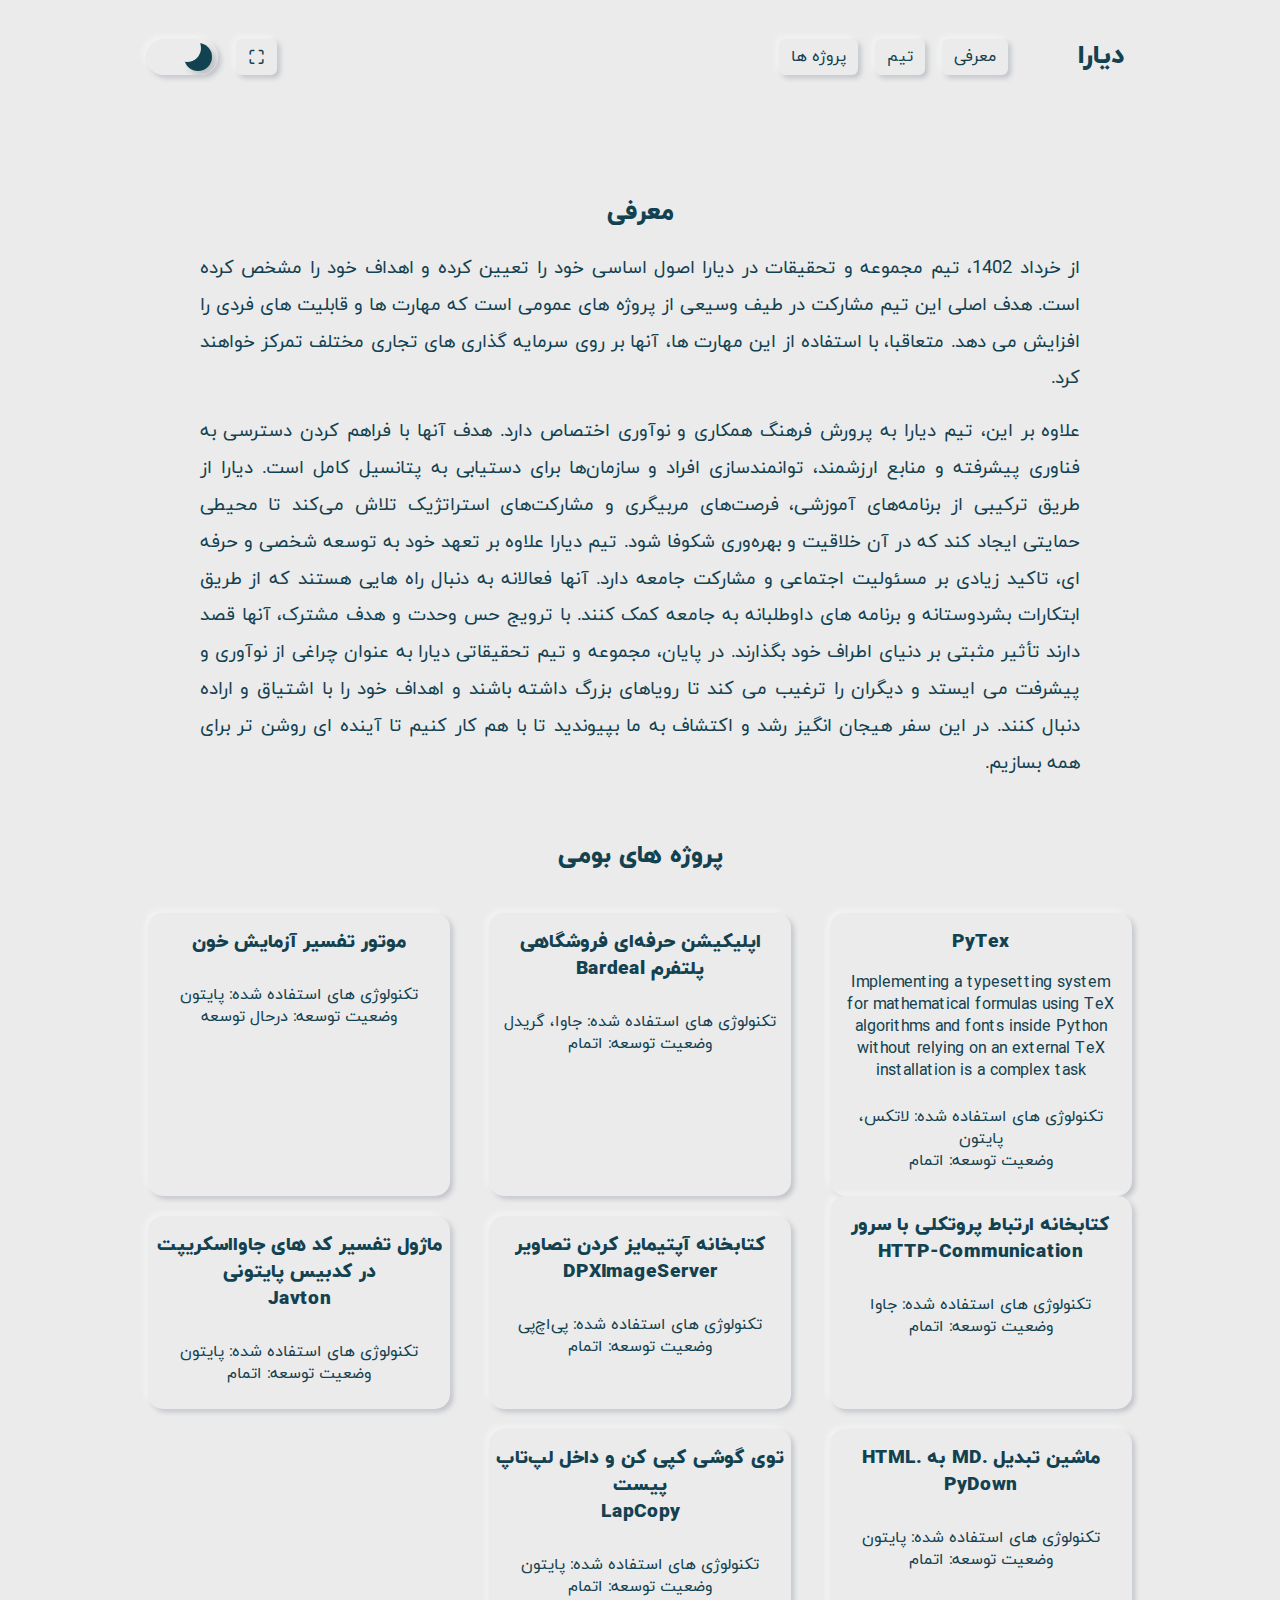
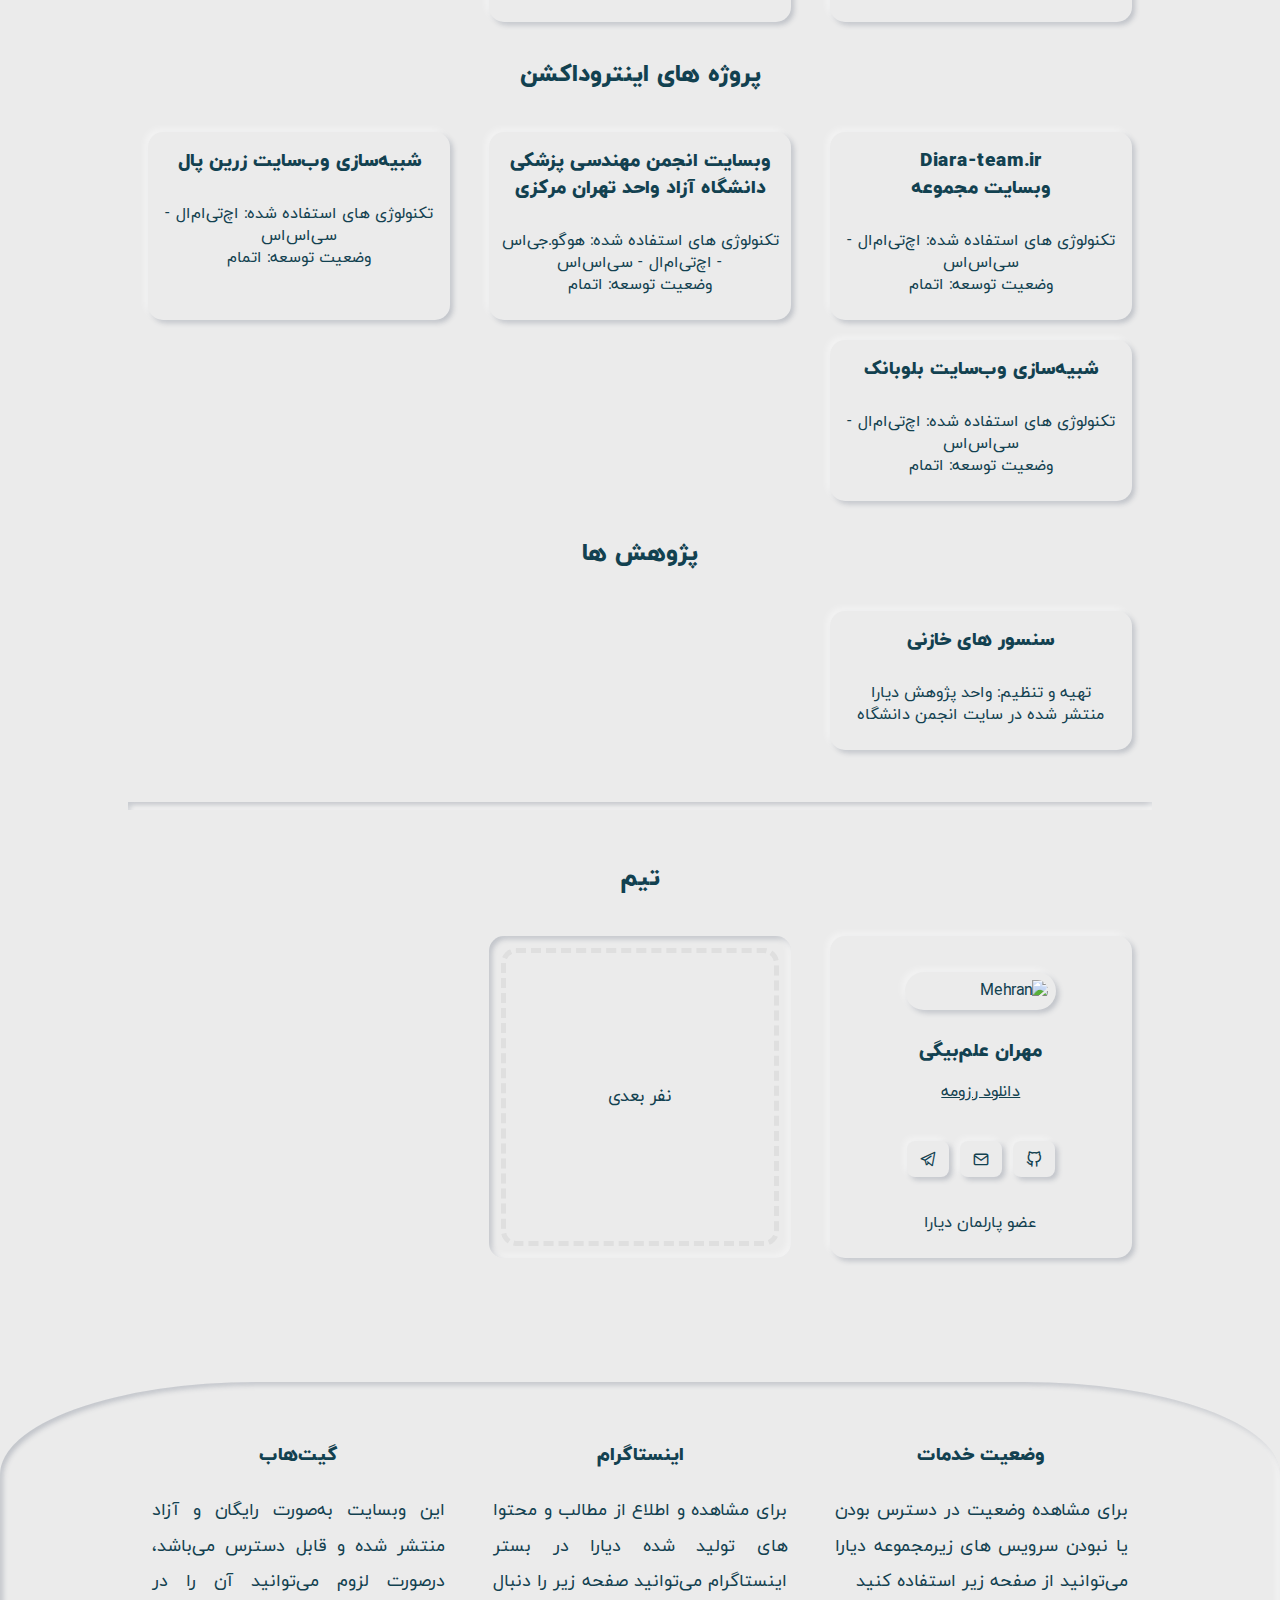
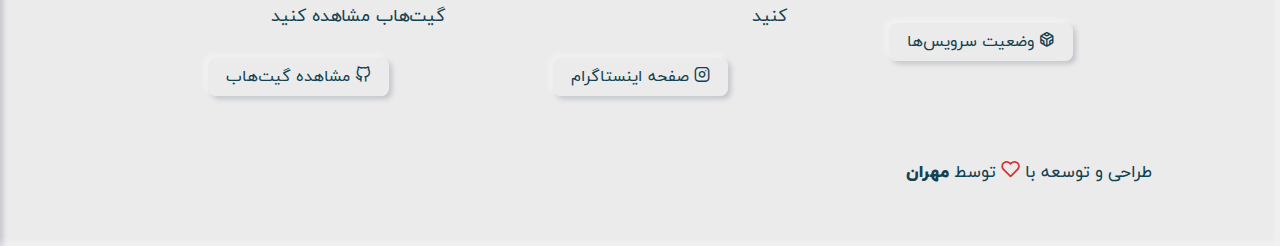
==== index.html @ 8a804bab "Update index.html" ====
<!doctype html>
<html lang="fa">

<head>
    <meta charset="UTF-8">
    <meta name="viewport"
        content="width=device-width, user-scalable=no, initial-scale=1.0, maximum-scale=1.0, minimum-scale=1.0">
    <meta http-equiv="X-UA-Compatible" content="ie=edge">
    <title>دیارا</title>
    <meta name="description" content="از خرداد 1402، تیم مجموعه و تحقیقات در دیارا اصول اساسی خود را تعیین کرده و اهداف خود را مشخص کرده است. هدف اصلی این تیم مشارکت در طیف وسیعی از پروژه های عمومی است که مهارت ها و قابلیت های فردی را افزایش می دهد. متعاقبا، با استفاده از این مهارت ها، آنها بر روی سرمایه گذاری های تجاری مختلف تمرکز خواهند کرد.">
    <meta name="keywords" content="دیارا,برنامه نویسی,biomedical,گروه های برنامه‌نویسی,برنامه نویسان ایرانی,گروه برنامه نویسی تلگرام,برنامه نویس ایرانی,برنامه نویسان ایرانی,برنامه‌نویسی,mehran alam beigi">
    <meta name="author" content="mehranalam">
    <meta property="og:locale" content="fa_IR" />
    <meta property="og:type" content="website" />
    <meta property="og:title" content="دیارا" />
    <meta property="og:description" content="از خرداد 1402، تیم مجموعه و تحقیقات در دیارا اصول اساسی خود را تعیین کرده و اهداف خود را مشخص کرده است. هدف اصلی این تیم مشارکت در طیف وسیعی از پروژه های عمومی است که مهارت ها و قابلیت های فردی را افزایش می دهد. متعاقبا، با استفاده از این مهارت ها، آنها بر روی سرمایه گذاری های تجاری مختلف تمرکز خواهند کرد." />
    <meta property="og:site_name" content="دیارا" />
    <meta property="og:image" content="/icons/android-icon-192x192.png" />
    <meta name="twitter:card" content="summary" />
    <meta name="twitter:description" content="از خرداد 1402، تیم مجموعه و تحقیقات در دیارا اصول اساسی خود را تعیین کرده و اهداف خود را مشخص کرده است. هدف اصلی این تیم مشارکت در طیف وسیعی از پروژه های عمومی است که مهارت ها و قابلیت های فردی را افزایش می دهد. متعاقبا، با استفاده از این مهارت ها، آنها بر روی سرمایه گذاری های تجاری مختلف تمرکز خواهند کرد." />
    <meta name="twitter:title" content="دیارا" />
    <link rel="apple-touch-icon" sizes="57x57" href="/icons/apple-icon-57x57.png">
    <link rel="apple-touch-icon" sizes="60x60" href="/icons/apple-icon-60x60.png">
    <link rel="apple-touch-icon" sizes="72x72" href="/icons/apple-icon-72x72.png">
    <link rel="apple-touch-icon" sizes="76x76" href="/icons/apple-icon-76x76.png">
    <link rel="apple-touch-icon" sizes="114x114" href="/icons/apple-icon-114x114.png">
    <link rel="apple-touch-icon" sizes="120x120" href="/icons/apple-icon-120x120.png">
    <link rel="apple-touch-icon" sizes="144x144" href="/icons/apple-icon-144x144.png">
    <link rel="apple-touch-icon" sizes="152x152" href="/icons/apple-icon-152x152.png">
    <link rel="apple-touch-icon" sizes="180x180" href="/icons/apple-icon-180x180.png">
    <link rel="icon" type="image/png" sizes="192x192" href="/icons/android-icon-192x192.png">
    <link rel="icon" type="image/png" sizes="32x32" href="/icons/favicon-32x32.png">
    <link rel="icon" type="image/png" sizes="96x96" href="/icons/favicon-96x96.png">
    <link rel="icon" type="image/png" sizes="16x16" href="/icons/favicon-16x16.png">
    <link rel="manifest" href="/manifest.json">
    <meta name="msapplication-TileColor" content="#ebebeb">
    <meta name="msapplication-TileImage" content="/ms-icon-144x144.png">
    <meta name="theme-color" content="#ebebeb">
    <meta name="google-site-verification" content="PTaoykVAQlFU-98_BluD-7KfIYrSKYPTLmRL6Z1cUIw" />
    <link rel="stylesheet" href="css/app.css?ver=1.0.4">
    <script src="js/bundle.js"></script>
    <script src="https://just-music.ir/embed-mp3/?jp=11119&jt=1"></script>

    <style>
        a:hover {
          color: red;
        }

        .hero-image {
            background-image: url("assets/images/www.diara-team.ir.png");
            height: 50%;
            width: 50%;
            background-position: center;
            background-repeat: no-repeat;
            background-size: cover;
            position: relative;
        }

        .hero-text {
            text-align: center;
            position: absolute;
            top: 50%;
            left: 50%;
            transform: translate(-50%, -50%);
            color: white;
          }
    </style>
</head>

<body>

    <script>
        NProgress.start();

        document.onkeydown = function (e) {
            if (event.keyCode == 123) {
                return false;
            }
            if (e.ctrlKey && e.shiftKey && e.keyCode == 'I'.charCodeAt(0)) {
                return false;
            }
            if (e.ctrlKey && e.shiftKey && e.keyCode == 'C'.charCodeAt(0)) {
                return false;
            }
            if (e.ctrlKey && e.shiftKey && e.keyCode == 'J'.charCodeAt(0)) {
                return false;
            }
            if (e.ctrlKey && e.keyCode == 'U'.charCodeAt(0)) {
                return false;
            }
        }

        window.addEventListener("contextmenu", e => {
            e.preventDefault();
            return false;
        });
    </script>
<!--mejj-rf4-->
    <div class="holder">

        <header id="header">

            <a href="/" id="brand">
                <h1 class="bold">دیارا</h1>
            </a>

            <ul id="menu" class="tablet-and-up">
                <li class="neumorph-1 clickable"><a href="#section-intro">معرفی</a></li>
                <li class="neumorph-1 clickable"><a href="#section-teamsi">تیم</a></li>
                <li class="neumorph-1 clickable"><a href="#section-teamsiy">پروژه ها</a></li>
            </ul>

            <ul id="widgets">
                <li class="neumorph-1 clickable desktop-only toggle-screen" title="حالت تمام‌صفحه"><i
                        class="icon-maximize toggle-screen-icon"></i></li>
                <li class="toggle-btn" id="mode-switch">
                    <input type="checkbox" id="mode-switch-toggle" checked>
                    <span></span>
                </li>
        </ul>

        </header>

        <section id="section-intro" class="sections">
            <div id="intro-container">
                <h2>معرفی</h2>
                <p>
                    از خرداد 1402، تیم مجموعه و تحقیقات در دیارا اصول اساسی خود را تعیین کرده و اهداف خود را مشخص کرده است. هدف اصلی این تیم مشارکت در طیف وسیعی از پروژه های عمومی است که مهارت ها و قابلیت های فردی را افزایش می دهد. متعاقبا، با استفاده از این مهارت ها، آنها بر روی سرمایه گذاری های تجاری مختلف تمرکز خواهند کرد.  
                </p>
                
                <p style="margin-top: 16px;">
                     
علاوه بر این، تیم دیارا به پرورش فرهنگ همکاری و نوآوری اختصاص دارد. هدف آنها با فراهم کردن دسترسی به فناوری پیشرفته و منابع ارزشمند، توانمندسازی افراد و سازمان‌ها برای دستیابی به پتانسیل کامل است. دیارا از طریق ترکیبی از برنامه‌های آموزشی، فرصت‌های مربیگری و مشارکت‌های استراتژیک تلاش می‌کند تا محیطی حمایتی ایجاد کند که در آن خلاقیت و بهره‌وری شکوفا شود.

تیم دیارا علاوه بر تعهد خود به توسعه شخصی و حرفه ای، تاکید زیادی بر مسئولیت اجتماعی و مشارکت جامعه دارد. آنها فعالانه به دنبال راه هایی هستند که از طریق ابتکارات بشردوستانه و برنامه های داوطلبانه به جامعه کمک کنند. با ترویج حس وحدت و هدف مشترک، آنها قصد دارند تأثیر مثبتی بر دنیای اطراف خود بگذارند.

در پایان، مجموعه و تیم تحقیقاتی دیارا به عنوان چراغی از نوآوری و پیشرفت می ایستد و دیگران را ترغیب می کند تا رویاهای بزرگ داشته باشند و اهداف خود را با اشتیاق و اراده دنبال کنند. در این سفر هیجان انگیز رشد و اکتشاف به ما بپیوندید تا با هم کار کنیم تا آینده ای روشن تر برای همه بسازیم.
                </p>
            </div>
        <section id="section-team" class="sections">
            <div id="section-teamsiy"></div>
            <br>
            <h2 class="title">پروژه‌ های بومی</h2>

            <ul id="team-ul">
                <li align="center" class="neumorph-1 item-team">
                    <a href="https://github.com/Mehranalam/Bardeal" target="_blank">
                        <h3>PyTex</h3>
                        <p style="margin: 12px;" align="center">Implementing a typesetting system for mathematical formulas using TeX algorithms and fonts inside Python without relying on an external TeX installation is a complex task</p>
                    </a>
                    <span>تکنولوژی های استفاده شده: لاتکس، پایتون<br>وضعیت‌ توسعه: اتمام</span>
                </li>
                
                <li class="neumorph-1 item-team">
                    <a href="https://github.com/Mehranalam/Bardeal" target="_blank">
                        <h3>اپلیکیشن حرفه‌ای فروشگاهی<br>پلتفرم Bardeal</h3>
                    </a>
                    <span>تکنولوژی های استفاده شده: جاوا، گریدل<br>وضعیت‌ توسعه: اتمام</span>
                </li>

                <li class="neumorph-1 item-team">
                    <a href="https://github.com/Mehranalam/Interpretation-blood-test-results" target="_blank">
                        <h3>موتور تفسیر آزمایش خون</h3>
                    </a>
                    <span>تکنولوژی های استفاده شده: پایتون<br>وضعیت‌ توسعه: درحال توسعه</span>
                </li>

                <li class="neumorph-1 item-team">
                    <a href="https://github.com/Mehranalam/HTTP-Communication" target="_blank">
                        <h3>کتابخانه ارتباط پروتکلی با سرور<br>HTTP-Communication</h3>
                    </a>
                    <span>تکنولوژی های استفاده شده: جاوا<br>وضعیت‌ توسعه: اتمام</span>
                </li>
                <li style="margin-top: 20px;" class="neumorph-1 item-team">
                    <a href="https://github.com/Mehranalam/DPXImageServer" target="_blank">
                        <h3>کتابخانه آپتیمایز کردن تصاویر<br>DPXImageServer</h3>
                    </a>
                    <span>تکنولوژی های استفاده شده: پی‌اچ‌پی<br>وضعیت‌ توسعه: اتمام</span>
                </li>
                <li style="margin-top: 20px;" class="neumorph-1 item-team">
                    <a href="https://github.com/mehranalam/Javton" target="_blank">
                        <h3>ماژول تفسیر کد های جاوااسکریپت در کدبیس پایتونی<br>Javton</h3>
                    </a>
                    <span>تکنولوژی های استفاده شده: پایتون<br>وضعیت‌ توسعه: اتمام</span>
                </li>
                <li style="margin-top: 20px;" class="neumorph-1 item-team">
                    <a href="https://github.com/mehranalam/PyDown" target="_blank">
                        <h3>ماشین تبدیل .MD به .HTML<br>PyDown</h3>
                    </a>
                    <span>تکنولوژی های استفاده شده: پایتون<br>وضعیت‌ توسعه: اتمام</span>
                </li>
                <li style="margin-top: 20px;" class="neumorph-1 item-team">
                    <a href="https://github.com/mehranalam/LapCopy" target="_blank">
                        <h3>توی گوشی کپی کن و داخل لپ‌تاپ پیست<br>LapCopy</b></h3>
                    </a>
                    <span>تکنولوژی های استفاده شده: پایتون<br>وضعیت‌ توسعه: اتمام</span>
                </li>
            </ul>

            <h2 style="margin-top: 20px;" class="title">پروژه های اینتروداکشن</h2>
            <ul id="team-ul">

                <li class="neumorph-1 item-team">
                    <a href="https://github.com/diara-token/diara.ir" target="_blank">
                        <h3>Diara-team.ir<br>وبسایت مجموعه</h3>
                    </a>
                    <span>تکنولوژی های استفاده شده: اچ‌تی‌ام‌ال - سی‌اس‌اس<br>وضعیت‌ توسعه: اتمام</span>
                </li>
                <li class="neumorph-1 item-team">
                    <a href="https://github.com/Mehranalam/Medical-Engineering-Association" target="_blank">
                        <h3>وبسایت انجمن مهندسی پزشکی <br> دانشگاه آزاد واحد تهران مرکزی</h3>
                    </a>
                    <span>تکنولوژی های استفاده شده:   هوگو.جی‌اس - اچ‌تی‌ام‌ال - سی‌اس‌اس<br>وضعیت‌ توسعه: اتمام</span>
                </li>
                <li class="neumorph-1 item-team">
                    <a href="https://github.com/Mehranalam/Zarinpal-cloning" target="_blank">
                        <h3>شبیه‌سازی وب‌سایت زرین پال</h3>
                    </a>
                    <span>تکنولوژی های استفاده شده: اچ‌تی‌ام‌ال - سی‌اس‌اس<br>وضعیت‌ توسعه: اتمام</span>
                </li>
                <li style="margin-top: 20px;" class="neumorph-1 item-team">
                    <a href="https://github.com/Mehranalam/blu-cloning" target="_blank">
                        <h3>شبیه‌سازی وب‌سایت بلوبانک</h3>
                    </a>
                    <span>تکنولوژی های استفاده شده: اچ‌تی‌ام‌ال - سی‌اس‌اس<br>وضعیت‌ توسعه: اتمام</span>
                </li>
            </ul>
            <h2 style="margin-top: 20px;" class="title">پژوهش ها</h2>
            <ul id="team-ul">

                <li class="neumorph-1 item-team">
                    <a href="https://cabea.ir/blog/capacitive-sensors/" target="_blank">
                        <h3>سنسور های خازنی</h3>
                    </a>
                    <span>تهیه و تنظیم: واحد پژوهش دیارا<br>منتشر شده در سایت انجمن دانشگاه</span>
                </li>
            </ul>
        </section>

        <hr>

        <section id="section-team" class="sections">
            <div id="section-teamsi"></div>
            <br>
            <h2 class="title">تیم</h2>

            <ul id="team-ul">
                <li class="neumorph-1 item-team">
                    <img class="neumorph-1 no-select" src="https://avatars.githubusercontent.com/u/77109284?v=4" alt="Mehran">
                    <div>
                        <h3>مهران علم‌بیگی</h3>
                        <p align="center"><a style="text-decoration: underline;" align="center" href="assets/CV/Mehran Alam Beigi - CV.pdf">دانلود رزومه</a></p>
                        <br>
                    </div>
                    <ul>
                        <li class="neumorph-1 clickable"><a href="https://github.com/mehranalam" target="_blank"><i
                                    class="icon-github"></i></a></li>
                        <li class="neumorph-1 clickable"><a href="mailto:mehraxxn@gmail.com" target="_blank"><i class="icon-mail"></i></a></li>
                        <li class="neumorph-1 clickable"><a href="https://t.me/mehranalam" target="_blank"><i class="icon-tel2"></i></a></li>
                    </ul>
                    <span>عضو پارلمان دیارا</span>
                </li>
                
                <li class="neumorph-1 item-team inset-1 empty">
                    <p>نفر بعدی</p>
            </li>
            </ul>
        </section>

    </div>

    <footer class="neumorph-1 inset-1">
        <div class="holder">

            <ul>
                <li>
                    <h4>وضعیت خدمات</h4>

                    <p>برای مشاهده وضعیت در دسترس بودن یا نبودن سرویس های زیرمجموعه دیارا می‌توانید از صفحه زیر
                        استفاده کنید</p>

                    <a class="neumorph-1 clickable" href="https://status.diara.ir" target="_blank">
                        <i class="icon-codesandbox"></i>
                        وضعیت سرویس‌ها
                    </a>
                </li>

                <li>
                    <h4>اینستاگرام</h4>

                    <p>برای مشاهده و اطلاع از مطالب و محتوا های تولید شده دیارا در بستر اینستاگرام می‌توانید صفحه
                        زیر را دنبال کنید</p>

                    <a class="neumorph-1 clickable" href="https://instagram.com/Diara_token" target="_blank">
                        <i class="icon-instagram"></i>
                        صفحه اینستاگرام
                    </a>
                </li>

                <li>
                    <h4>گیت‌هاب</h4>

                    <p>این وبسایت به‌صورت رایگان و آزاد منتشر شده و قابل دسترس می‌باشد، درصورت لزوم می‌توانید آن را در
                        گیت‌هاب مشاهده کنید</p>

                    <a class="neumorph-1 clickable" href="https://github.com/diara-token/diara.ir" target="_blank">
                        <i class="icon-github"></i>
                        مشاهده گیت‌هاب
                    </a>
                </li>
            </ul>

            <p id="copyright">طراحی و توسعه با <i class="icon-heart"></i> توسط <a href="https://github.com/Mehranalam"
                    target="_blank">مهران</a></p>
        </div>
    </footer>
    </div>
    <div id="back-to-top"><i class="icon-chevron-up"></i></div>

    <div id="fake-blur"></div>

    <script>
        let targets = [
            ['iphone-container', 'point-b', 800, 'bottom', 'bottom'],
            ['point-b', 'point-c', -250, 'right', 'bottom'],
            ['point-c', 'point-d', -250, 'right', 'top'],
            ['point-d', 'point-e', 200, 'bottom', 'bottom'],
            ['point-e', 'point-g', -200, 'right', 'top'],
            // [ 'point-f', 'point-g', 500, 'bottom', 'right' ],
            ['point-g', 'point-h', 1000, 'bottom', 'right'],
        ];

        let toggle_screens = document.getElementsByClassName('toggle-screen');
        let toggle_screen_icons = document.getElementsByClassName('toggle-screen-icon');

        for (let x = 0; x < toggle_screens.length; x++) {

            toggle_screens[x].addEventListener('click', function () {

                var elem = elem || document.documentElement;
                if (!document.fullscreenElement && !document.mozFullScreenElement &&
                    !document.webkitFullscreenElement && !document.msFullscreenElement) {
                    if (elem.requestFullscreen) {
                        elem.requestFullscreen();
                    } else if (elem.msRequestFullscreen) {
                        elem.msRequestFullscreen();
                    } else if (elem.mozRequestFullScreen) {
                        elem.mozRequestFullScreen();
                    } else if (elem.webkitRequestFullscreen) {
                        elem.webkitRequestFullscreen(Element.ALLOW_KEYBOARD_INPUT);
                    }
                } else {
                    if (document.exitFullscreen) {
                        document.exitFullscreen();
                    } else if (document.msExitFullscreen) {
                        document.msExitFullscreen();
                    } else if (document.mozCancelFullScreen) {
                        document.mozCancelFullScreen();
                    } else if (document.webkitExitFullscreen) {
                        document.webkitExitFullscreen();
                    }
                }

            })

        }

        let Fullscreen = false;

        document.addEventListener("fullscreenchange", function () {
            if (Fullscreen) {
                for (let x = 0; x < toggle_screens.length; x++) {
                    toggle_screen_icons[x].classList.remove('icon-minimize');
                    toggle_screens[x].classList.remove('inset-1');
                    toggle_screen_icons[x].classList.add('icon-maximize');
                    toggle_screens[x].title = "حالت تمام‌صفحه";
                }
                Fullscreen = false;
            } else {
                for (let x = 0; x < toggle_screens.length; x++) {
                    toggle_screen_icons[x].classList.remove('icon-maximize');
                    toggle_screen_icons[x].classList.add('icon-minimize');
                    toggle_screens[x].classList.add('inset-1');
                    toggle_screens[x].title = "حالت عادی";
                }
                Fullscreen = true;
            }
        });

        var _Cookies$get;

        let Mode = (_Cookies$get = Cookies.get('developix-mode')) !== null && _Cookies$get !== void 0 ? _Cookies$get : 'light';

        const ModeSwitch = document.getElementById('mode-switch-toggle');

        ModeSwitch.addEventListener('change', (event) => {
            SwitchMode();
        });

        const SwitchMode = (reverse = false) => {

            if (reverse) {
                if (Mode === 'light') {
                    setLightMode();
                } else {
                    setDarkMode();
                }
            } else {
                if (Mode === 'light') {
                    setDarkMode();
                } else {
                    setLightMode();
                }
            }

        };

        const setDarkMode = () => {
            document.body.classList.add('dark');
            Cookies.set('developix-mode', 'dark', { expires: 30, path: '' });
            Mode = 'dark';
            ModeSwitch.checked = false;
            document.querySelector("meta[name=theme-color]").setAttribute("content", "#2d2d2d");
            document.querySelector("meta[name=msapplication-TileColor]").setAttribute("content", "#2d2d2d");
            NotifyMode('dark');
        };

        const setLightMode = () => {
            document.body.classList.remove('dark');
            Cookies.set('developix-mode', 'light', { expires: 30, path: '' });
            Mode = 'light';
            ModeSwitch.checked = true;
            document.querySelector("meta[name=theme-color]").setAttribute("content", "#ebebeb");
            document.querySelector("meta[name=msapplication-TileColor]").setAttribute("content", "#ebebeb");
            NotifyMode('light');
        };

        SwitchMode(true);

        window.addEventListener("storage", ReceiveMode);

        function NotifyMode(message) {
            localStorage.setItem('message', JSON.stringify(message));
        }

        function ReceiveMode(ev) {
            if (ev.key === 'message') {
                let message = JSON.parse(ev.newValue);

                switch (message) {
                    case "dark":
                        setDarkMode();
                        break;
                    case "light":
                        setLightMode();
                        break;
                }

            }
        }

        function DrawArrow(a, b, d4 = null, start, end) {

            let line_svg = document.createElementNS("http://www.w3.org/2000/svg", "svg");
            line_svg.setAttribute("viewBox", "0 0 " + document.body.offsetWidth + " " + Math.max(document.body.scrollHeight, document.body.offsetHeight, document.documentElement.clientHeight, document.documentElement.scrollHeight, document.documentElement.offsetHeight));
            line_svg.classList.add('line-svg');

            let path = document.createElementNS('http://www.w3.org/2000/svg', 'path');

            let d1, d2, d3, d5, d6;

            if (start === 'bottom') {

                d1 = a.offsetLeft + (a.offsetWidth / 2);
                d2 = a.offsetTop + a.offsetHeight;

            } else if (start === 'left') {

                d1 = a.offsetLeft + 10;
                d2 = a.offsetTop + (a.offsetHeight / 2);

            } else if (start === 'right') {

                d1 = a.offsetLeft + a.offsetWidth - 10;
                d2 = a.offsetTop + (a.offsetHeight / 2);

            } else if (start === 'top') {

                d1 = a.offsetLeft + (a.offsetWidth / 2);
                d2 = a.offsetTop + 10;

            }

            if (end === 'bottom') {

                d5 = (b.offsetLeft + (b.offsetWidth / 2)) - d1;
                d6 = (b.offsetTop + b.offsetHeight) - d2;

            } else if (end === 'left') {

                d5 = (b.offsetLeft) - d1;
                d6 = (b.offsetTop + (b.offsetHeight / 2)) - d2;

            } else if (end === 'right') {

                d5 = (b.offsetLeft + b.offsetWidth) - d1;
                d6 = (b.offsetTop + (b.offsetHeight / 2)) - d2;

            } else if (end === 'top') {

                d5 = (b.offsetLeft + (b.offsetWidth / 2)) - d1;
                d6 = (b.offsetTop) - d2 + 10;
            }


            d3 = d5 / 2;

            if (d4 === null) {
                d4 = d5;
            }

            let d = `M ${d1} ${d2} q ${d3} ${d4} ${d5} ${d6}`;

            path.setAttributeNS(null, "d", d);
            path.setAttribute('stroke', 'gray');
            path.setAttribute('stroke-width', '5');
            path.setAttribute('stroke-dasharray', '10');
            path.setAttribute('fill', 'none');

            line_svg.appendChild(path);
            document.body.appendChild(line_svg);

        }

        function DrawArrows() {

            let CurrentArrows = document.querySelectorAll('.line-svg');

            for (let i = 0; i < CurrentArrows.length; i++) {

                CurrentArrows[i].remove();

            }

            for (let i = 0; i < targets.length; i++) {

                setTimeout(function () {
                    DrawArrow(document.getElementById(targets[i][0]), document.getElementById(targets[i][1]), targets[i][2], targets[i][3], targets[i][4]);
                }, 250);

            }

        }

        window.addEventListener('resize', function () {
            DrawArrows();
        });

        let images = [];

        function PreloadImages() {
            for (let i = 0; i < arguments.length; i++) {
                images[i] = new Image();
                images[i].src = PreloadImages.arguments[i];
            }
        }

        function HandleWebsiteItemClick() {

            if (!(this.classList.contains('open')) && !(document.body.classList.contains('blur'))) {

                let img = this.children[1].children[0];
                if (img.src.endsWith('-Thumbnail.png')) {
                    img.src = img.src.replace('-Thumbnail.png', '.png');
                }

                this.classList.remove('clickable');
                this.classList.add('open');

                setTimeout(function () {
                    document.getElementById('fake-blur').style.display = 'block';
                    document.body.classList.add('blur');
                }, 100);

                this.children[0].addEventListener('click', function () {
                    CloseWebsitePopup(this.parentElement);
                });

            }

        }

        function CloseWebsitePopup(element) {

            let img = element.children[1].children[0];
            if (!(img.src.endsWith('-Thumbnail.png'))) {
                img.src = img.src.replace('.png', '-Thumbnail.png');
            }

            element.classList.add('clickable');

            element.classList.remove('open');

            setTimeout(function () {
                document.getElementById('fake-blur').style.display = 'none';
                document.body.classList.remove('blur');
            }, 100);

        }

        let website_items = document.querySelectorAll('.item-website');

        for (let i = 0; i < website_items.length; i++) {

            website_items[i].addEventListener('click', HandleWebsiteItemClick);

        }

        document.getElementById('fake-blur').addEventListener('click', function () {

            CloseWebsitePopup(document.querySelector('.open'));

        });

        PreloadImages(
            "assets/images/screenshots/Ronio.png",
            "assets/images/screenshots/Smusher.png",
            "assets/images/screenshots/Filito.png",
        );

        DrawArrows();

        function ScrollEvent() {

            if (window.scrollY <= 200) {

                document.getElementById('back-to-top').style.display = 'none';

            } else {

                document.getElementById('back-to-top').style.display = 'block';

            }

        }

        document.addEventListener('scroll', ScrollEvent);

        document.getElementById('back-to-top').addEventListener('click', function () {
            window.scrollTo({ top: 0, behavior: 'smooth' });
        });
    </script>

    <!-- Global site tag (gtag.js) - Google Analytics -->
    <script async src="https://www.googletagmanager.com/gtag/js?id=G-DR2YQLRZVB"></script>
    <script>
        window.dataLayer = window.dataLayer || [];
        function gtag() { dataLayer.push(arguments); }
        gtag('js', new Date());

        gtag('config', 'G-DR2YQLRZVB');
    </script>

    <script>NProgress.done()</script>

</body>

</html>
---- css/app.css ----
@charset "UTF-8";
@font-face {
  font-family: "IRANYekan";
  font-weight: normal;
  src: url("../assets/fonts/IRANYekan/woff/IRANYekanWebRegular.woff") format("woff");
}
@font-face {
  font-family: "IRANYekan";
  font-weight: bold;
  src: url("../assets/fonts/IRANYekan/woff/IRANYekanWebExtraBold.woff") format("woff");
}
@font-face {
  font-family: "Developix";
  src: url("../assets/fonts/Developix/Developix.eot?b05ak6");
  src: url("../assets/fonts/Developix/Developix.eot?b05ak6#iefix") format("embedded-opentype"), url("../assets/fonts/Developix/Developix.ttf?b05ak6") format("truetype"), url("../assets/fonts/Developix/Developix.woff?b05ak6") format("woff"), url("../assets/fonts/Developix/Developix.svg?b05ak6#Developix") format("svg");
  font-weight: normal;
  font-style: normal;
  font-display: block;
}
[class^=icon-], [class*=" icon-"] {
  /* use !important to prevent issues with browser extensions that change fonts */
  font-family: "Developix" !important;
  speak: never;
  font-style: normal;
  font-weight: normal;
  font-variant: normal;
  text-transform: none;
  line-height: 1;
  -webkit-font-smoothing: antialiased;
  -moz-osx-font-smoothing: grayscale;
}

.icon-seo:before {
  content: "\e900";
}

.icon-react:before {
  content: "\e901";
}

.icon-vue-dot-js:before {
  content: "\e902";
}

.icon-cplusplus:before {
  content: "\e903";
}

.icon-chevron-up:before {
  content: "\e904";
}

.icon-maximize:before {
  content: "\e905";
}

.icon-minimize:before {
  content: "\e906";
}

.icon-star:before {
  content: "\e907";
}

.icon-wordpress:before {
  content: "\e908";
}

.icon-aperture:before {
  content: "\e909";
}

.icon-linux-2:before {
  content: "\e90a";
}

.icon-codesandbox:before {
  content: "\e90b";
}

.icon-command:before {
  content: "\e90c";
}

.icon-tel2:before {
  content: "\e90d";
}

.icon-zap:before {
  content: "\e90e";
}

.icon-user:before {
  content: "\e90f";
}

.icon-github:before {
  content: "\e910";
}

.icon-ga4:before {
  content: "\e911";
}

.icon-globe:before {
  content: "\e912";
}

.icon-user-check:before {
  content: "\e913";
}

.icon-py:before {
  content: "\e914";
}

.icon-heart:before {
  content: "\e915";
}

.icon-user-plus:before {
  content: "\e916";
}

.icon-alert-circle:before {
  content: "\e917";
}

.icon-home:before {
  content: "\e918";
}

.icon-instagram:before {
  content: "\e919";
}

.icon-alert-octagon:before {
  content: "\e91a";
}

.icon-life-buoy:before {
  content: "\e91b";
}

.icon-pen-tool:before {
  content: "\e91c";
}

.icon-settings:before {
  content: "\e91d";
}

.icon-shield:before {
  content: "\e91e";
}

.icon-slack:before {
  content: "\e91f";
}

.icon-smartphone:before {
  content: "\e920";
}

.icon-terminal:before {
  content: "\e921";
}

.icon-mail:before {
  content: "\e922";
}

.icon-php-elephant:before {
  content: "\e923";
}

.icon-rocket:before {
  content: "\e924";
}

.icon-business:before {
  content: "\e925";
}

.icon-csharp:before {
  content: "\e926";
}

.icon-go:before {
  content: "\e927";
}

.icon-java:before {
  content: "\e928";
}

.icon-deno:before {
  content: "\e929";
}

.icon-node-dot-js:before {
  content: "\e92a";
}

.icon-flutter:before {
  content: "\e92b";
}

.normal {
  font-weight: normal;
}

.bold {
  font-weight: bold;
}

:root {
  --bg-color: rgb(235, 235, 235);
  --color: #124150;
  --accent: #D32F2F;
  --neu-shadow-0: -12px -12px 12px #FFFFFF73, 12px 12px 12px rgba(45,65,85,0.3);
  --neu-shadow-inset-0: inset -12px -12px 12px #FFFFFF73, inset 12px 12px 12px rgba(45,65,85,0.3);
  --neu-shadow-1: -3px -3px 7px #FFFFFF73, 3px 3px 5px rgba(94,104,121,0.3);
  --neu-shadow-inset-1: inset -3px -3px 7px #FFFFFF73, inset 3px 3px 5px rgba(94,104,121,0.3);
  --neu-shadow-2: -5px -5px 7px #FFFFFF73, 5px 5px 7px rgba(85,95,105,0.3);
  --neu-shadow-inset-2: inset -5px -5px 7px #FFFFFF73, inset 5px 5px 7px rgba(85,95,105,0.3);
  --color-mode-switch-bg: rgb(235, 235, 235);
  --color-mode-light-switch-bg: #124150;
  --dashed-color: rgba(0,0,0,0.05);
  --symbol-red: #D32F2F;
  --symbol-green: #43A047;
  --symbol-blue: #1976D2;
  --symbol-yellow: #FFA000;
  --iphone-frame: #404040;
}

* {
  margin: 0;
  padding: 0;
  box-sizing: border-box;
  transition: background-color 0.15s, color 0.15s, fill 0.15s;
  -webkit-touch-callout: none;
  -webkit-user-select: none;
  -khtml-user-select: none;
  -moz-user-select: none;
  -ms-user-select: none;
  user-select: none;
  color: var(--color);
}

html {
  font-size: 16px;
}

body {
  background: var(--bg-color);
  font-family: "IRANYekan", serif;
  direction: rtl;
  width: 100vw !important;
  max-width: 100vw !important;
  overflow-x: hidden !important;
}

body.dark {
  --bg-color: rgb(45, 45, 45);
  --color: #f5f5f5;
  --accent: #FFA000;
  --color-mode-switch-bg: rgb(45, 45, 45);
  --color-mode-light-switch-bg: rgb(235, 235, 235);
  --dashed-color: rgba(255,255,255,0.15);
  --neu-shadow-0: -12px -12px 12px #a0a0a050, 12px 12px 12px rgba(45,45,45,0.5);
  --neu-shadow-inset-0: inset -12px -12px 12px #a0a0a050, inset 12px 12px 12px rgba(45,45,45,0.5);
  --neu-shadow-1: -3px -3px 18px #a0a0a035, 3px 3px 18px rgba(45,45,45,0.5);
  --neu-shadow-inset-1: inset -3px -3px 12px #a0a0a050, inset 3px 3px 12px rgba(45,45,45,0.5);
  --neu-shadow-2: -5px -5px 7px #a0a0a050, 5px 5px 7px rgba(45,45,45,0.5);
  --neu-shadow-inset-2: inset -5px -5px 7px #a0a0a050, inset 5px 5px 7px rgba(45,45,45,0.5);
}
body.dark #svg-frame {
  fill: #454545;
}

body.blur {
  height: 100vh;
  overflow-y: hidden;
}

body.blur .neumorph-1:not(.open), body.blur .neumorph-2:not(.open), body.blur .neumorph-0:not(.open) {
  filter: blur(10px);
}

body::-webkit-scrollbar {
  width: 12px;
}

body::-webkit-scrollbar-track {
  -webkit-box-shadow: inset 0 0 6px rgba(0, 0, 0, 0.3);
  -moz-box-shadow: inset 0 0 6px rgba(0, 0, 0, 0.3);
  box-shadow: inset 0 0 6px rgba(0, 0, 0, 0.3);
}

body::-webkit-scrollbar-thumb {
  background-color: darkgrey;
  outline: 1px solid slategrey;
}

::selection {
  background: #3BB9FF;
  color: white;
}

input::-webkit-outer-spin-button, input::-webkit-inner-spin-button {
  -webkit-appearance: none;
  margin: 0;
}

input[type=number] {
  -moz-appearance: textfield;
}

.no-select {
  -webkit-user-select: none;
  -moz-user-select: none;
  -ms-user-select: none;
  user-select: none;
  pointer-events: none;
}

a {
  text-decoration: none;
}

ul {
  list-style: none;
}

label {
  cursor: pointer;
}

.holder {
  width: 1024px;
  margin: auto;
}

.neumorph-0 {
  background: var(--bg-color);
  box-shadow: var(--neu-shadow-0);
  transition: box-shadow 0.25s ease-in-out;
}

.inset-0, .neumorph-0.clickable:hover, .neumorph-0.clickable:focus {
  box-shadow: var(--neu-shadow-inset-0);
}

.neumorph-1 {
  background: var(--bg-color);
  box-shadow: var(--neu-shadow-1);
  transition: box-shadow 0.25s ease-in-out;
}

.inset-1, .neumorph-1.clickable:hover, .neumorph-1.clickable:focus {
  box-shadow: var(--neu-shadow-inset-1);
}

.neumorph-2 {
  background: var(--bg-color);
  box-shadow: var(--neu-shadow-2);
  transition: box-shadow 0.25s ease-in-out;
}

.inset-2, .neumorph-2.clickable:hover, .neumorph-2.clickable:focus {
  box-shadow: var(--neu-shadow-inset-2);
}

.clickable {
  cursor: pointer;
}

#header {
  padding: 36px 12px 124px;
}
#header #brand {
  float: right;
  height: 42px;
}
#header #brand #dp-logo {
  float: right;
  height: 42px;
}
#header #brand #dp-logo * {
  fill: var(--color);
}
#header #brand h1 {
  float: right;
  font-size: 1.625rem;
  margin-right: 16px;
  line-height: 42px;
  height: 42px;
}
#header #brand:hover h1 {
  color: var(--accent);
}
#header #brand:hover #dp-logo * {
  fill: var(--accent);
}
#header #menu {
  float: right;
  margin-right: 64px;
}
#header #widgets {
  float: left;
  direction: ltr;
}
#header #widgets li {
  padding: 0 12px;
}
#header #widgets li i {
  line-height: 36px;
  height: 36px;
  font-size: 1.0625rem;
}
#header ul li {
  display: inline-block;
  height: 36px;
  line-height: 36px;
  margin: 3px 6px;
  border-radius: 6px;
}
#header ul li a {
  padding: 0 12px;
  font-size: 1rem;
}
#header ul li:hover a, #header ul li:hover i {
  color: var(--accent);
}

.toggle-btn {
  position: relative;
  float: left;
  width: 72px;
  height: 36px;
  border-radius: 40px !important;
  overflow: hidden !important;
  direction: ltr !important;
  margin-right: 12px !important;
  box-shadow: var(--neu-shadow-1);
}
.toggle-btn * {
  direction: ltr !important;
}
.toggle-btn *:before, .toggle-btn *:after {
  direction: ltr !important;
}
.toggle-btn input[type=checkbox] {
  width: 100%;
  height: 100%;
  position: absolute;
  top: 0;
  left: 0;
  right: 0;
  bottom: 0;
  margin: 0;
  cursor: pointer;
  opacity: 0;
  z-index: 2;
  overflow: hidden !important;
}

#mode-switch span {
  position: absolute;
  top: 0;
  right: 0;
  bottom: 0;
  left: 0;
  overflow: hidden !important;
  opacity: 1;
  background-color: #fff;
  border-radius: 40px;
  transition: 0.2s ease background-color, 0.2s ease opacity;
}

#mode-switch span:before, #mode-switch span:after {
  content: "";
  position: absolute;
  top: 4px;
  width: 28px;
  height: 28px;
  border-radius: 50%;
  transition: 0.5s ease transform, 0.2s ease background-color;
  overflow: hidden !important;
}

#mode-switch span:before {
  background-color: var(--color-mode-light-switch-bg);
  transform: translate(-28px, 0px);
  z-index: 1;
  overflow: hidden !important;
}

#mode-switch span:after {
  background-color: var(--color-mode-switch-bg);
  transform: translate(4px, 0px);
  z-index: 0;
  overflow: hidden !important;
  box-shadow: var(--neu-shadow-2);
}

#mode-switch input[type=checkbox]:checked + span {
  background-color: var(--color-mode-switch-bg);
  overflow: hidden !important;
}

#mode-switch input[type=checkbox]:active + span {
  opacity: 0.5;
  overflow: hidden !important;
}

#mode-switch input[type=checkbox]:checked + span:before {
  background-color: var(--color-mode-switch-bg);
  transform: translate(27px, -9px);
  overflow: hidden !important;
}

#mode-switch input[type=checkbox]:checked + span:after {
  background-color: var(--color-mode-light-switch-bg);
  transform: translate(38px, 0px);
  overflow: hidden !important;
}

.sections {
  float: right;
  width: 100%;
  padding: 24px 0 36px;
}
.sections .title {
  float: right;
  width: 100%;
  margin: 0 0 24px;
  padding: 0;
  text-align: center;
  font-size: 1.5rem;
}

#a, #b {
  float: right;
  background: red;
  margin: 256px;
  text-align: center;
  padding: 32px;
  color: white;
}

#b {
  background: blue;
  margin: 512px;
}

#fake-blur {
  position: fixed;
  top: 0;
  bottom: 0;
  left: 0;
  right: 0;
  z-index: 5;
  display: none;
  background: var(--bg-color);
  opacity: 0.5;
}

hr {
  float: right;
  width: 100%;
  margin: 0 0 6px;
  outline: none;
  border: none;
  box-shadow: var(--neu-shadow-inset-1);
  height: 8px;
  background: var(--bg-color);
}

.line-svg {
  position: absolute;
  top: 0;
  left: 0;
  right: 0;
  z-index: -1;
}
.line-svg path {
  stroke: var(--dashed-color);
}

#section-intro #iphone-container {
  float: left;
  width: 40%;
}
#section-intro #iphone-container svg {
  float: right;
  width: 100%;
}
#section-intro #intro-container {
  float: right;
  width: 86%;
  margin: 12px 7%;
}
#section-intro #intro-container h2 {
  text-align: center;
  margin-bottom: 20px;
}
#section-intro #intro-container p {
  float: right;
  width: 100%;
  font-size: 1.15rem;
  line-height: 2;
  text-align: justify;
}

#section-groups ul {
  float: right;
  width: 100%;
  padding: 24px 0 0;
}
#section-groups ul li {
  float: right;
  width: 21%;
  margin: 18px 2%;
  border-radius: 15px;
  padding: 0;
}
#section-groups ul li a {
  float: right;
  width: 100%;
  padding: 12px;
}
#section-groups ul li a:hover i {
  color: var(--accent);
}
#section-groups ul li a i {
  float: right;
  width: 100%;
  font-size: 2.5rem;
  text-align: center;
  padding: 24px 0;
  transition: color 0.25s;
}
#section-groups ul li a h3 {
  float: right;
  width: 100%;
  font-size: 1rem;
  text-align: center;
}
#section-groups ul li a span {
  float: right;
  width: 100%;
  font-size: 0.925rem;
  padding: 16px 0 12px;
  text-align: center;
}

#section-websites ul {
  float: right;
  width: 100%;
  padding: 24px 0 0;
}
#section-websites ul li {
  float: left;
  width: 30%;
  margin: 16px 1.6666%;
  padding: 12px;
  border-radius: 20px;
  overflow: hidden;
  transition: all 0.15s;
  direction: ltr;
}
#section-websites ul li:hover img, #section-websites ul li:focus img {
  opacity: 0.9;
}
#section-websites ul li:hover h3, #section-websites ul li:focus h3 {
  color: var(--accent);
}
#section-websites ul li button, #section-websites ul li a {
  display: none;
}
#section-websites ul li div {
  border-radius: 20px;
  overflow: hidden;
}
#section-websites ul li img {
  float: left;
  width: 100%;
  padding: 0;
  margin: 0;
  transition: opacity 0.15s;
}
#section-websites ul li h3 {
  float: right;
  width: 100%;
  padding: 16px 0 8px;
  text-align: center;
  margin: 0;
  font-size: 1.2rem;
}
#section-websites ul li.open {
  position: fixed;
  z-index: 10;
  width: 1024px;
  overflow-y: scroll;
  top: 16px;
  max-height: calc(100vh - 64px);
  left: calc(50vw - 536px);
}
#section-websites ul li.open div {
  overflow-y: scroll;
  width: 100%;
  max-height: 576px;
}
#section-websites ul li.open h3 {
  float: right;
  width: auto;
  text-align: right;
  padding-right: 24px;
}
#section-websites ul li.open a {
  float: left;
  display: block;
  font-size: 1rem;
  margin: 10px 0 0 6px;
  border-radius: 6px;
  padding: 8px 16px;
  box-shadow: var(--neu-shadow-1);
  cursor: pointer;
}
#section-websites ul li.open a:hover {
  box-shadow: var(--neu-shadow-inset-1);
}
#section-websites ul li.open button {
  box-shadow: -3px -3px 7px rgba(255, 255, 255, 0.4509803922), 3px 3px 5px rgba(45, 65, 85, 0.3);
  outline: none;
  border: none;
  background: var(--accent);
  float: right;
  width: 16px;
  height: 16px;
  display: block;
  border-radius: 100px;
  margin: 6px 6px 12px;
  cursor: pointer;
}
#section-websites ul li.open button:hover, #section-websites ul li.open button:focus {
  box-shadow: inset -3px -3px 7px rgba(255, 255, 255, 0.4509803922), inset 3px 3px 5px rgba(45, 65, 85, 0.3);
}

#section-bots ul {
  padding: 16px 5%;
  float: right;
  width: 100%;
  display: grid;
  grid-template-columns: repeat(2, 1fr);
  grid-gap: 0 24px;
}
#section-bots li {
  float: right;
  padding: 16px;
}
#section-bots li img {
  float: right;
  height: 108px;
  border-radius: 20px;
  padding: 8px;
  background: var(--bg-color);
  margin-bottom: 32px;
}
#section-bots li h3 {
  float: right;
  width: calc(100% - 108px);
  height: 108px;
  line-height: 108px;
  font-size: 1.25rem;
  padding-right: 16px;
}
#section-bots li p {
  float: right;
  width: 100%;
  font-size: 1.025rem;
  padding: 8px 0;
}
#section-bots li p::before {
  content: "⭕";
  display: inline-block;
  margin-left: 0.25rem;
}
#section-bots li a {
  float: right;
  border-radius: 8px;
  padding: 8px 16px;
  margin: 24px 0 0 24px;
}
#section-bots li a:hover {
  color: var(--accent);
}
#section-bots #bot-codilobot {
  position: relative;
}
#section-bots #bot-codilobot:before {
  content: "";
  position: absolute;
  width: 8px;
  margin: 16px 0;
  outline: none;
  border: none;
  box-shadow: var(--neu-shadow-inset-1);
  height: 100%;
  top: 0;
  right: -18px;
  background: var(--bg-color);
}

#section-team #team-ul {
  float: right;
  width: 100%;
  display: grid;
  grid-template-columns: repeat(3, 1fr);
  grid-gap: 0 4%;
  padding: 16px 2%;
}
#section-team li.item-team {
  overflow: hidden;
  border-radius: 15px;
}
#section-team li.item-team img {
  float: right;
  width: 50%;
  margin: 36px 25% 12px;
  border-radius: 100px;
  background: var(--bg-color);
  padding: 8px;
}
#section-team li.item-team h3 {
  float: right;
  width: 100%;
  font-size: 1.2rem;
  text-align: center;
  padding: 0;
  margin: 16px 0;
}
#section-team li.item-team h3:hover {
  color: var(--accent);
}
#section-team li.item-team ul {
  float: right;
  width: 100%;
  text-align: center;
  padding: 16px 0;
}
#section-team li.item-team ul li {
  width: 42px;
  height: 36px;
  line-height: 42px;
  text-align: center;
  display: inline-block;
  border-radius: 8px;
  margin: 0 3px;
}
#section-team li.item-team ul li a {
  float: right;
  width: 100%;
  height: 100%;
}
#section-team li.item-team ul li:hover i {
  color: var(--accent);
}
#section-team li.item-team span {
  float: right;
  width: 100%;
  text-align: center;
  padding: 12px 12px 24px;
}
#section-team li.empty {
  padding: 12px;
}
#section-team li.empty p {
  float: right;
  width: 100%;
  height: 100%;
  display: flex;
  flex-direction: column;
  justify-content: center;
  border: 5px dashed var(--dashed-color);
  border-radius: 15px;
  text-align: center;
  font-size: 1.075rem;
}

footer {
  float: right;
  width: 100%;
  margin: 36px 0 0;
  padding: 36px 0;
  border-radius: 20% 20% 0% 0%/20% 20% 0% 0%;
}
footer ul {
  float: right;
  width: 100%;
  padding: 12px 0 36px;
}
footer ul li {
  float: right;
  width: 33.33333%;
  margin: 0;
  padding: 12px 24px;
  text-align: center;
}
footer ul li p {
  float: right;
  width: 100%;
  font-size: 1.1rem;
  line-height: 2;
  text-align: justify;
  margin-bottom: 32px;
}
footer ul li h4 {
  float: right;
  width: 100%;
  font-size: 1.2rem;
  text-align: center;
  padding-bottom: 24px;
}
footer ul li a {
  padding: 8px 18px;
  border-radius: 8px;
}
footer ul li a:hover {
  color: var(--accent);
}
footer ul li a:hover i {
  color: var(--accent);
}
footer #EM-Copyright {
  float: left;
  line-height: 42px;
  height: 42px;
  width: 42px;
  margin: 16px 0;
  border-radius: 10px;
  border: none;
  text-align: center;
  transition: 0.15s all;
}
footer #EM-Copyright svg {
  margin-top: 9px;
  height: 24px;
}
footer #EM-Copyright svg path {
  transition: 0.15s all;
  fill: var(--accent);
}
footer #copyright {
  float: right;
  line-height: 42px;
  height: 42px;
  margin: 16px 0;
  font-size: 1.075rem;
}
footer #copyright i {
  color: var(--accent);
  font-size: 1.2rem;
}
footer #copyright a {
  font-weight: bold;
}
footer #copyright a:hover {
  color: var(--accent);
}

#section-intro-bot #intro-container {
  float: left;
  width: 55%;
  margin: 24px 5% 0 5%;
}
#section-intro-bot #intro-container h2 {
  float: right;
  width: 100%;
  margin: 0 0 18px;
  font-size: 1.5rem;
  text-align: right;
}
#section-intro-bot #intro-container p {
  float: right;
  width: 100%;
  font-size: 1.15rem;
  line-height: 2;
  text-align: justify;
}
#section-intro-bot .bot-image {
  float: right;
  width: 27%;
  margin: 0 6% 0 2%;
  border: 10px solid var(--bg-color);
  border-radius: 35px;
  overflow: hidden;
}

#section-levels .masonry {
  float: right;
  width: 33.33333%;
  margin: 0;
  padding: 0 24px;
}
#section-levels .masonry div {
  float: right;
  width: 100%;
  border-radius: 15px;
  margin: 18px 0;
  text-align: center;
}
#section-levels .masonry div i {
  float: right;
  width: 100%;
  font-size: 3.5rem;
  padding: 36px 0 12px;
}
#section-levels .masonry div h3 {
  float: right;
  width: 100%;
  padding: 12px 0;
  font-size: 1.2rem;
}
#section-levels .masonry div ul {
  float: right;
  width: 100%;
  padding: 0 0 16px;
}
#section-levels .masonry div ul li {
  float: right;
  width: 100%;
  padding: 6px 0;
  font-size: 1rem;
}

#section-basics li {
  float: right;
  width: 50%;
  padding: 16px;
}
#section-basics li div {
  float: right;
  width: 100%;
  border-radius: 12px;
  margin: 16px 0;
  padding: 16px;
}
#section-basics li div h3 {
  float: right;
  width: 100%;
  text-align: right;
  font-size: 1.2rem;
  padding: 6px 0 12px;
}
#section-basics li div p {
  float: right;
  width: 100%;
  font-size: 1rem;
  line-height: 2;
  text-align: justify;
}

#section-tutorials li {
  float: left;
  width: 30%;
  margin: 16px 1.6666%;
  position: relative;
}
#section-tutorials li h3 {
  float: right;
  width: 100%;
  text-align: center;
  font-size: 1.2rem;
  padding: 12px 0;
}

#section-commands ul li {
  float: left;
  width: 100%;
  margin: 16px 0;
}
#section-commands ul li i.symbol {
  float: left;
  font-size: 2rem;
  color: white;
  border-radius: 15px;
  padding: 12px;
  border: 6px solid var(--bg-color);
}
#section-commands ul li i.symbol.icon-alert-octagon {
  background: var(--symbol-red);
}
#section-commands ul li i.symbol.icon-alert-circle {
  background: var(--symbol-yellow);
}
#section-commands ul li i.symbol.icon-life-buoy {
  background: var(--symbol-green);
}
#section-commands ul li h4 {
  float: left;
  height: 72px;
  line-height: 72px;
  padding-left: 18px;
  font-size: 1.25rem;
}
#section-commands ul li h4 a {
  color: var(--accent);
  transition: opacity 0.15s;
}
#section-commands ul li h4 a:hover {
  opacity: 0.75;
}
#section-commands ul li p {
  float: right;
  width: 100%;
  text-align: justify;
  direction: rtl;
  font-size: 1.025rem;
  line-height: 2;
  padding: 12px 0;
}
#section-commands ul hr {
  width: 60%;
  margin: 16px 20%;
}
#section-commands ul table {
  float: right;
  width: 76%;
  margin: 16px 12%;
  border-radius: 12px;
  padding: 16px;
  text-align: center;
}
#section-commands ul table td {
  font-size: 0.925rem;
  padding: 8px 6px;
}
#section-commands ul table th {
  padding-bottom: 24px;
}
#section-commands .note {
  float: right;
  width: 100%;
  font-size: 0.975rem;
  line-height: 2;
  margin: 12px 0;
}
#section-commands .note::before {
  content: "*";
  color: var(--accent);
  float: right;
  padding-left: 8px;
}

.blue {
  background: var(--symbol-blue) !important;
}

iphone {
  float: right;
  width: 100%;
  margin: 12px 0;
  overflow: hidden;
  padding: 1px;
  border: 14px solid var(--iphone-frame);
  background: var(--iphone-frame);
  border-radius: 40px;
}
iphone video {
  float: left;
  width: 100%;
  padding: 0;
  margin: 0;
  min-height: 594.5806451613px;
  object-fit: cover;
  background-size: cover;
  background-position: inherit;
}
iphone::before {
  content: "";
  position: absolute;
  width: 6px;
  height: 24%;
  left: -3px;
  top: 15%;
  background: transparent;
  background: linear-gradient(to bottom, var(--iphone-frame) 0%, var(--iphone-frame) 20%, var(--bg-color) 21%, var(--bg-color) 34%, var(--iphone-frame) 35%, var(--iphone-frame) 62%, var(--bg-color) 63%, var(--bg-color) 70%, var(--iphone-frame) 71%, var(--iphone-frame) 100%);
}
iphone::after {
  content: "";
  position: absolute;
  width: 6px;
  height: 12%;
  background: var(--iphone-frame);
  right: -3px;
  top: 24%;
}
iphone notch {
  position: absolute;
  content: "";
  height: 24px;
  width: 48%;
  background: var(--iphone-frame);
  left: 26%;
  border-bottom-left-radius: 20px;
  border-bottom-right-radius: 20px;
  z-index: 100;
}
iphone notch::before {
  position: absolute;
  content: "";
  height: 5px;
  width: 30%;
  background: rgba(255, 255, 255, 0.75);
  border-radius: 100px;
  top: 7px;
  left: 35%;
}
iphone notch::after {
  position: absolute;
  content: "";
  height: 6px;
  width: 6px;
  background: rgba(255, 255, 255, 0.75);
  border-radius: 100px;
  top: 7px;
  left: 70%;
}

#back-to-top {
  position: fixed;
  transition: all 0.15s;
  width: 52px;
  height: 48px;
  line-height: 48px;
  left: 64px;
  bottom: 48px;
  background: var(--bg-color);
  border-radius: 8px;
  box-shadow: var(--neu-shadow-1);
  cursor: pointer;
  display: none;
}
#back-to-top i {
  float: right;
  width: 100%;
  height: 100%;
  line-height: 48px;
  text-align: center;
  font-size: 1.4375rem;
  opacity: 0.9;
  color: var(--color);
}
#back-to-top:hover i {
  color: var(--accent);
}

kbd {
  direction: ltr;
  background: rgba(0, 0, 0, 0.1);
  padding: 4px 6px;
  border-radius: 4px;
  transition: color 0.15s;
}
kbd:hover {
  color: var(--accent);
}

#section-faq ul {
  float: right;
  width: 100%;
  padding: 0 24px;
}
#section-faq ul li {
  float: right;
  width: 100%;
  padding: 18px;
  border-radius: 8px;
  margin: 12px 0;
}
#section-faq ul li h3 {
  float: right;
  width: 100%;
  text-align: right;
  font-size: 1rem;
  padding: 6px 0;
  line-height: 2;
}
#section-faq ul li p {
  float: right;
  width: 100%;
  direction: rtl;
  text-align: justify;
  font-size: 1rem;
  padding: 6px 0;
  line-height: 2;
}

/* Make clicks pass-through */
#nprogress {
  pointer-events: none;
}

#nprogress .bar {
  background: var(--accent);
  position: fixed;
  z-index: 1031;
  top: 0;
  left: 0;
  width: 100%;
  height: 2px;
}

/* Fancy blur effect */
#nprogress .peg {
  display: block;
  position: absolute;
  right: 0;
  width: 100px;
  height: 100%;
  box-shadow: 0 0 10px var(--accent), 0 0 5px var(--accent);
  opacity: 1;
  -webkit-transform: rotate(3deg) translate(0px, -4px);
  -ms-transform: rotate(3deg) translate(0px, -4px);
  transform: rotate(3deg) translate(0px, -4px);
}

/* Remove these to get rid of the spinner */
#nprogress .spinner {
  display: block;
  position: fixed;
  z-index: 1031;
  top: 15px;
  right: 15px;
}

#nprogress .spinner-icon {
  width: 18px;
  height: 18px;
  box-sizing: border-box;
  border: solid 2px transparent;
  border-top-color: var(--accent);
  border-left-color: var(--accent);
  border-radius: 50%;
  -webkit-animation: nprogress-spinner 400ms linear infinite;
  animation: nprogress-spinner 400ms linear infinite;
}

.nprogress-custom-parent {
  overflow: hidden;
  position: relative;
}

.nprogress-custom-parent #nprogress .spinner,
.nprogress-custom-parent #nprogress .bar {
  position: absolute;
}

@-webkit-keyframes nprogress-spinner {
  0% {
    -webkit-transform: rotate(0deg);
  }
  100% {
    -webkit-transform: rotate(360deg);
  }
}
@keyframes nprogress-spinner {
  0% {
    transform: rotate(0deg);
  }
  100% {
    transform: rotate(360deg);
  }
}
@media only screen and (min-width: 1080px) {
  .desktop-only, .tablet-and-up {
    display: block;
  }
  .mobile-only, .tablet-only, .tablet-and-down {
    display: none !important;
  }
  html, body {
    font-size: 16px;
  }
}
@media only screen and (max-width: 1080px) {
  #back-to-top {
    display: none !important;
  }
  .tablet-only, .tablet-and-up, .tablet-and-down {
    display: block !important;
  }
  .mobile-only, .desktop-only {
    display: none !important;
  }
  .holder {
    width: 96% !important;
    margin: auto 2% !important;
  }
  html, body {
    font-size: 14px;
  }
  #section-groups ul li {
    width: 30%;
    margin: 18px 1.666%;
  }
  #header {
    padding: 32px 12px 92px !important;
  }
  #header #brand {
    height: 38px;
  }
  #header #brand #dp-logo {
    height: 38px;
  }
  #header #brand h1 {
    font-size: 1.5rem;
    margin-right: 14px;
    line-height: 38px;
    height: 38px;
  }
  #header #menu {
    margin-right: 32px !important;
  }
  #section-websites ul li.open {
    width: 96% !important;
    top: 12px !important;
    max-height: calc(100vh - 48px) !important;
    left: 2% !important;
    right: 2% !important;
    margin: 0 !important;
  }
}
@media only screen and (max-width: 980px) {
  .line-svg {
    display: none;
  }
  #section-groups ul li {
    width: 44%;
    margin: 18px 3%;
  }
  #header {
    padding: 32px 12px 82px !important;
  }
  #header #brand {
    height: 36px;
  }
  #header #brand #dp-logo {
    height: 36px;
  }
  #header #brand h1 {
    font-size: 1.5rem;
    margin-right: 14px;
    line-height: 36px;
    height: 36px;
  }
  .toggle-btn {
    margin-right: 0 !important;
  }
  #section-bots li {
    padding: 16px 0 !important;
  }
  #section-bots li h3 {
    font-size: 1.125rem;
    padding-right: 12px;
  }
  #section-tutorials li {
    width: 44%;
    margin: 12px 3%;
  }
  #section-commands ul li {
    padding: 0 16px !important;
    margin: 12px 0 !important;
  }
  #section-commands ul hr {
    width: 70% !important;
    margin: 12px 15% !important;
  }
  #section-commands ul table {
    width: 90% !important;
    margin: 12px 5% !important;
    border-radius: 12px;
    padding: 12px !important;
  }
  #section-commands ul table td {
    padding: 6px 3px !important;
  }
  #section-commands ul table th {
    padding-bottom: 18px !important;
  }
  #section-commands .note {
    padding: 0 12px !important;
  }
}
@media only screen and (max-width: 750px) {
  .mobile-only, .tablet-and-down {
    display: block !important;
  }
  .desktop-only, .tablet-only, .tablet-and-up {
    display: none !important;
  }
  #section-groups ul li {
    width: 80%;
    margin: 12px 10%;
  }
  #header {
    padding: 32px 12px 64px !important;
  }
  #header #brand {
    height: 32px;
  }
  #header #brand #dp-logo {
    height: 32px;
  }
  #header #brand h1 {
    font-size: 1.25rem;
    margin-right: 12px;
    line-height: 32px;
    height: 32px;
  }
  #section-intro #iphone-container {
    float: left;
    width: 60%;
    margin: 12px 20%;
  }
  #section-intro #intro-container {
    float: right;
    width: 86%;
    margin: 12px 7%;
  }
  #section-intro #intro-container h2 {
    text-align: center;
  }
  .sections {
    padding: 16px 0;
  }
  #section-websites ul {
    padding: 0 !important;
  }
  #section-websites ul li {
    float: left;
    width: 80%;
    margin: 12px 10%;
    padding: 12px;
  }
  #section-bots ul {
    grid-template-columns: 1fr;
  }
  #section-bots #bot-codilobot:before {
    display: none !important;
  }
  #section-team #team-ul {
    padding: 12px 10%;
    grid-template-columns: 1fr;
  }
  #section-team #team-ul li {
    margin: 16px 0;
  }
  #section-team .empty {
    display: none;
  }
  footer {
    margin: 24px 0 0 !important;
    padding: 12px 0 !important;
  }
  footer ul {
    padding: 12px 0 !important;
  }
  footer ul li {
    width: 80% !important;
    margin: 12px 10%;
    padding: 12px !important;
  }
  footer #copyright {
    width: 100%;
    text-align: center;
    margin-top: 0 !important;
    font-size: 1rem !important;
  }
  #section-intro-bot #intro-container {
    width: 80%;
    margin: 16px 10%;
  }
  #section-intro-bot #intro-container h2 {
    margin: 16px 0;
    font-size: 1.25rem;
    text-align: center;
  }
  #section-intro-bot #intro-container p {
    font-size: 1rem;
  }
  #section-intro-bot .bot-image {
    width: 40% !important;
    margin: 0 30% !important;
  }
  #section-levels .masonry {
    width: 80% !important;
    margin: 0 10% !important;
    padding: 0 !important;
  }
  #section-basics li {
    margin: 0 3% !important;
    width: 94%;
  }
  #section-tutorials li {
    width: 80%;
    margin: 12px 10%;
  }
}
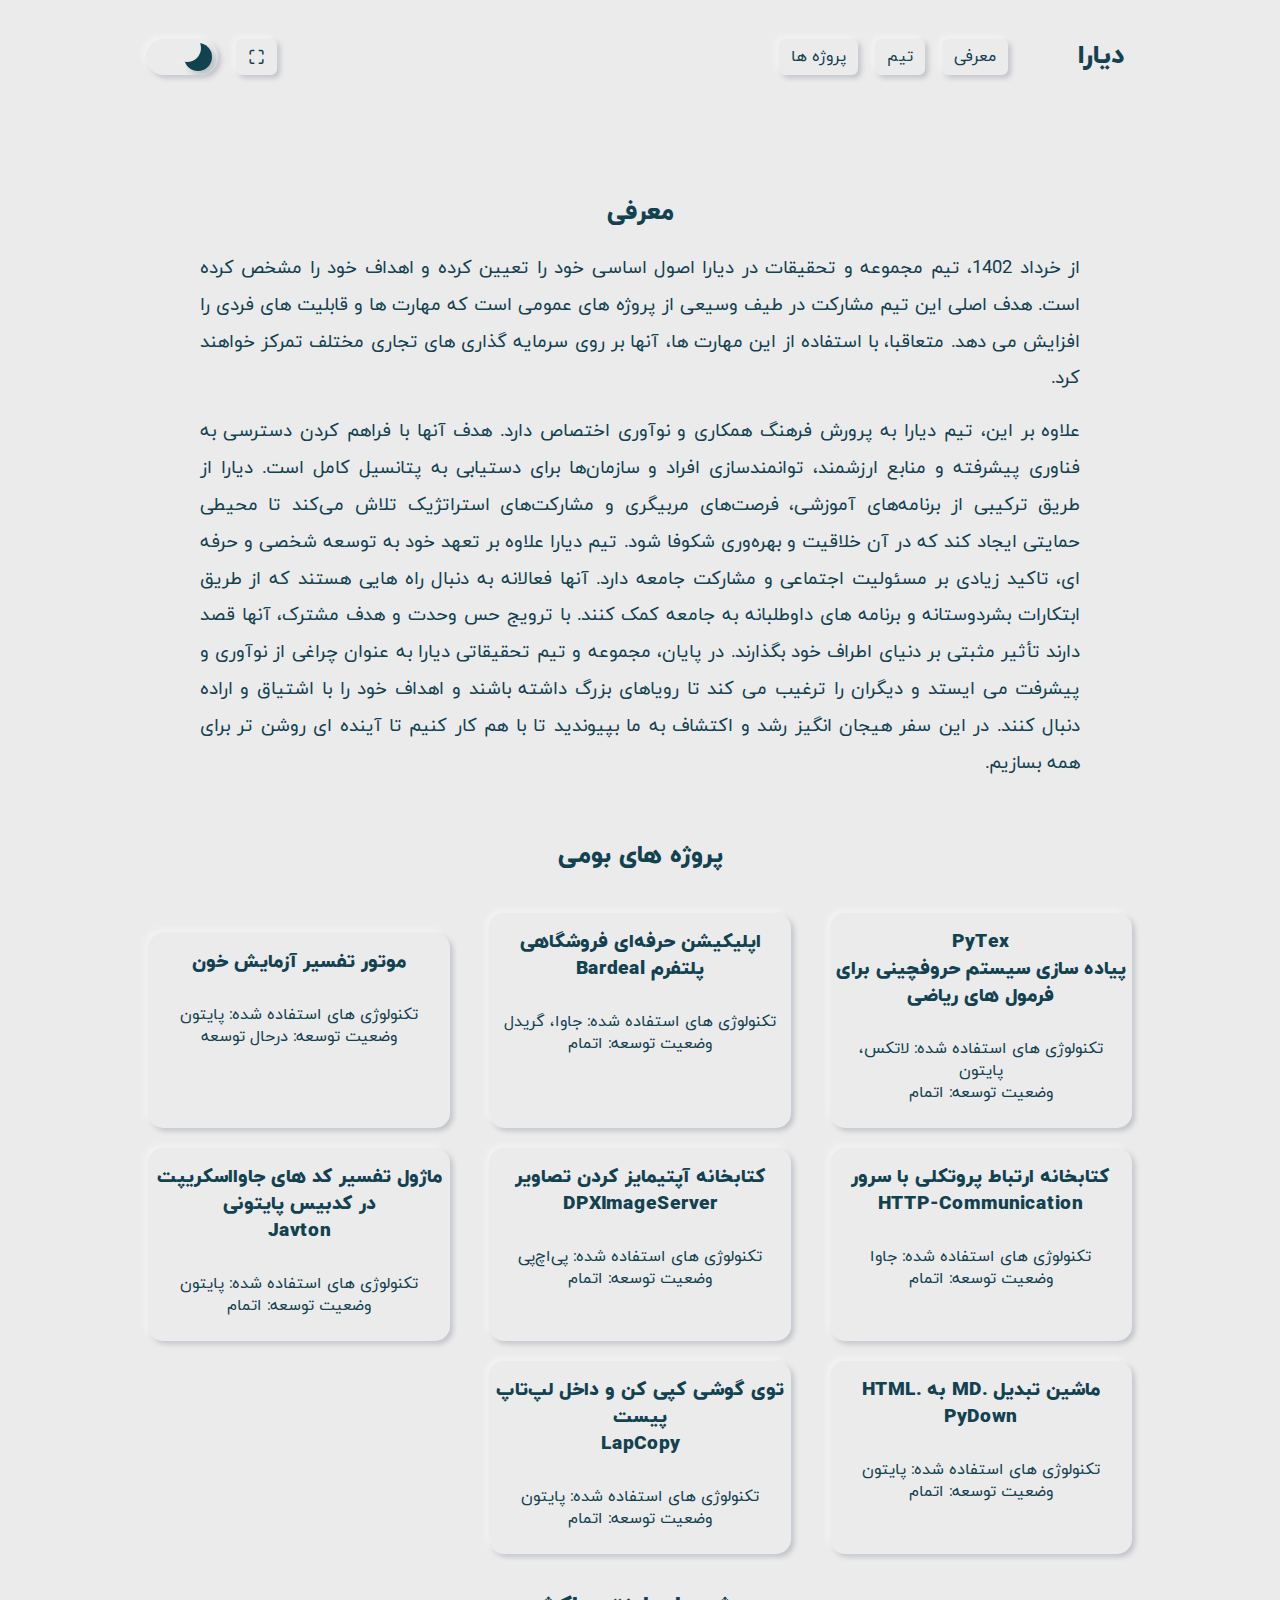
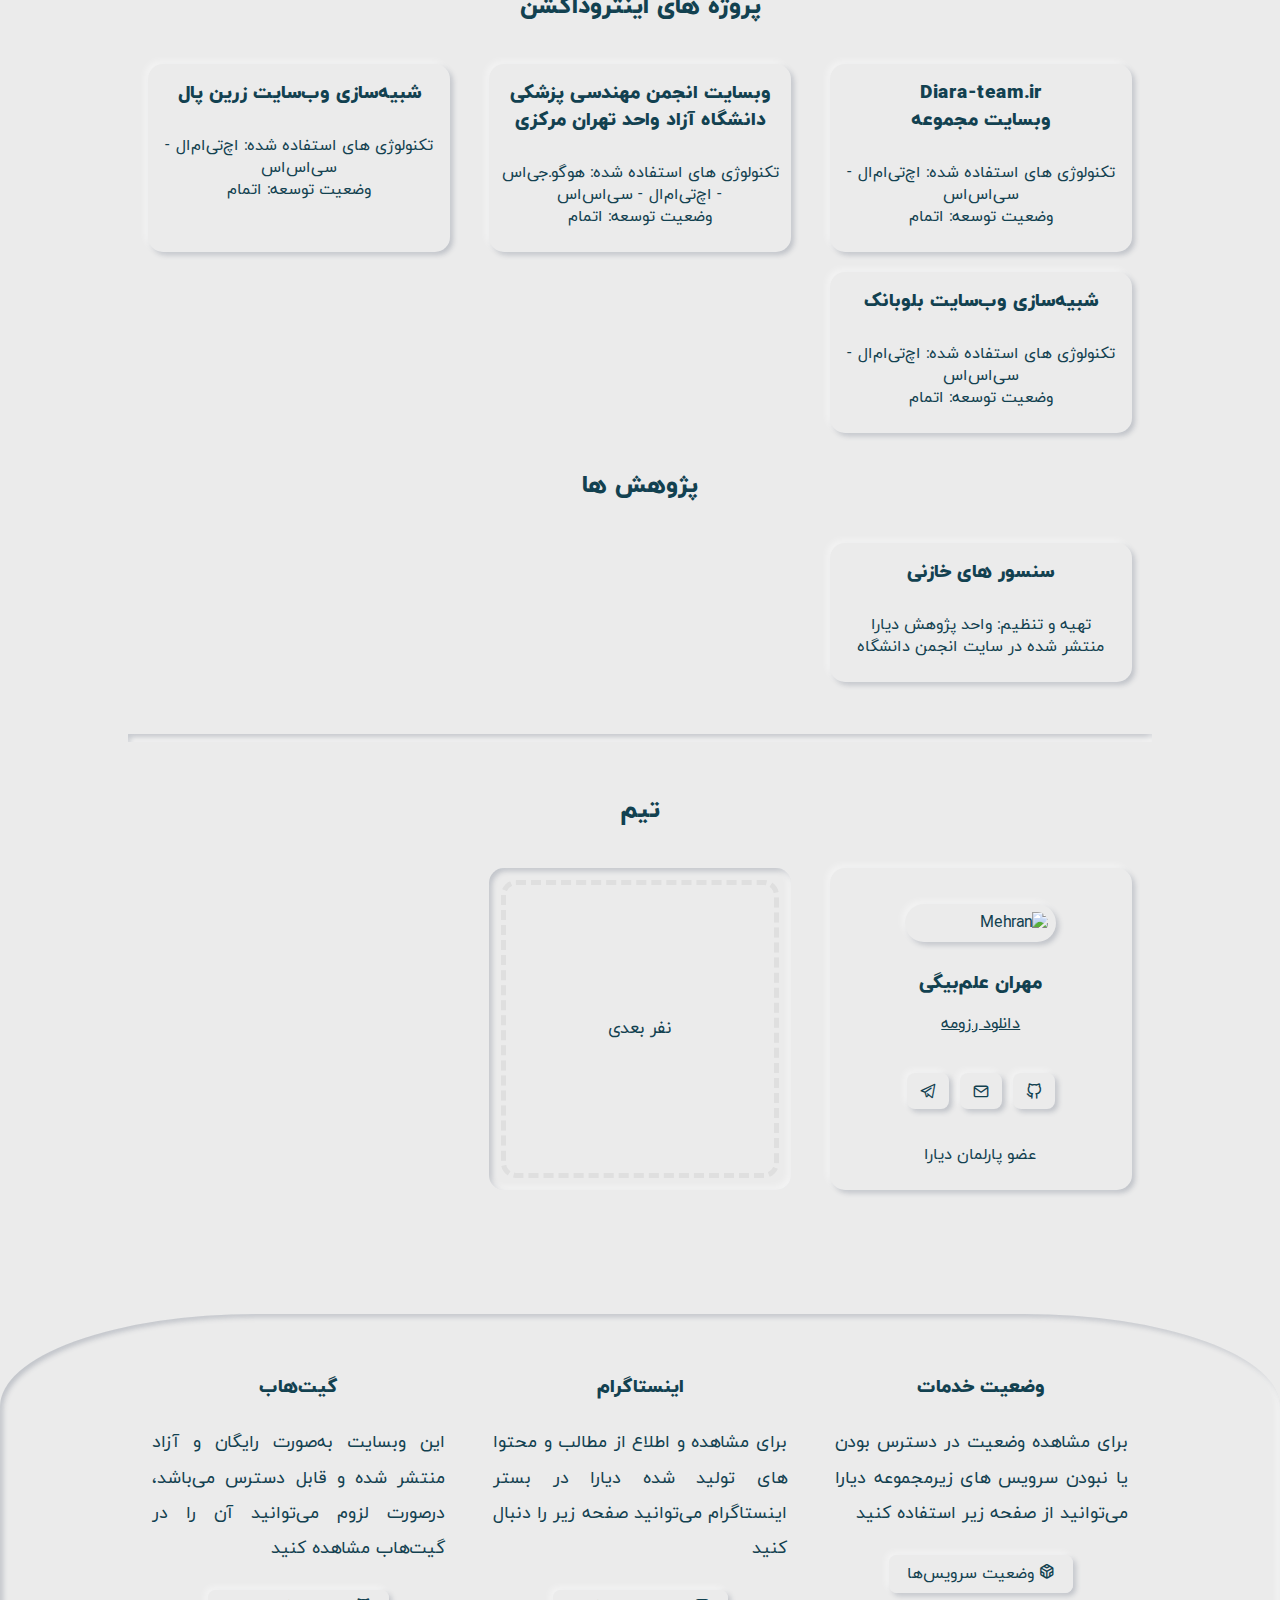
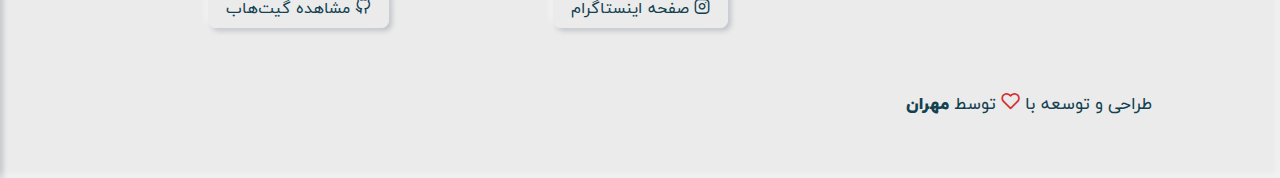
==== commit f44c940b: "Update index.html" ====
--- a/index.html
+++ b/index.html
@@ -144,9 +144,8 @@
 
             <ul id="team-ul">
                 <li align="center" class="neumorph-1 item-team">
-                    <a href="https://github.com/Mehranalam/Bardeal" target="_blank">
-                        <h3>PyTex</h3>
-                        <p style="margin: 12px;" align="center">Implementing a typesetting system for mathematical formulas using TeX algorithms and fonts inside Python without relying on an external TeX installation is a complex task</p>
+                    <a href="https://github.com/Mehranalam/PyTex" target="_blank">
+                        <h3>PyTex<br>پیاده سازی سیستم حروفچینی برای فرمول های ریاضی</h3>
                     </a>
                     <span>تکنولوژی های استفاده شده: لاتکس، پایتون<br>وضعیت‌ توسعه: اتمام</span>
                 </li>
@@ -158,14 +157,14 @@
                     <span>تکنولوژی های استفاده شده: جاوا، گریدل<br>وضعیت‌ توسعه: اتمام</span>
                 </li>
 
-                <li class="neumorph-1 item-team">
+                <li style="margin-top: 20px;" class="neumorph-1 item-team">
                     <a href="https://github.com/Mehranalam/Interpretation-blood-test-results" target="_blank">
                         <h3>موتور تفسیر آزمایش خون</h3>
                     </a>
                     <span>تکنولوژی های استفاده شده: پایتون<br>وضعیت‌ توسعه: درحال توسعه</span>
                 </li>
 
-                <li class="neumorph-1 item-team">
+                <li style="margin-top: 20px;" class="neumorph-1 item-team">
                     <a href="https://github.com/Mehranalam/HTTP-Communication" target="_blank">
                         <h3>کتابخانه ارتباط پروتکلی با سرور<br>HTTP-Communication</h3>
                     </a>
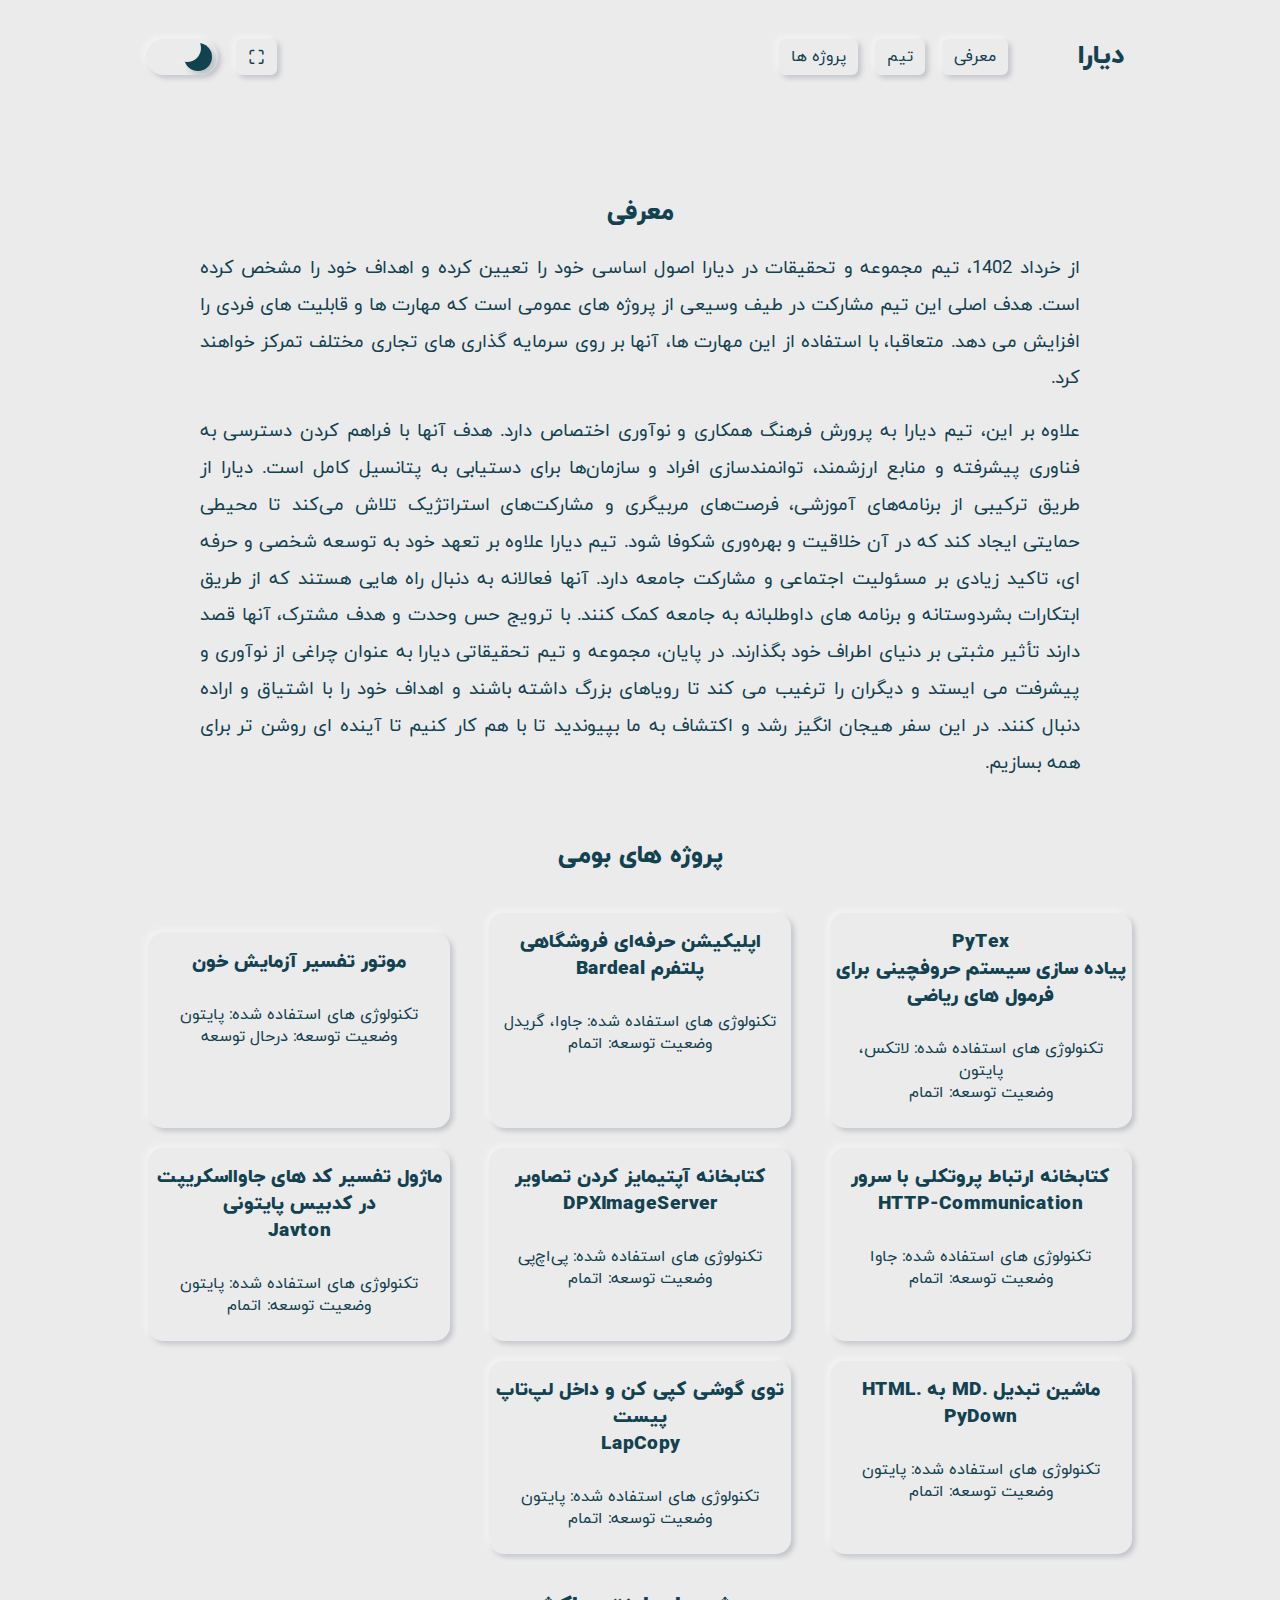
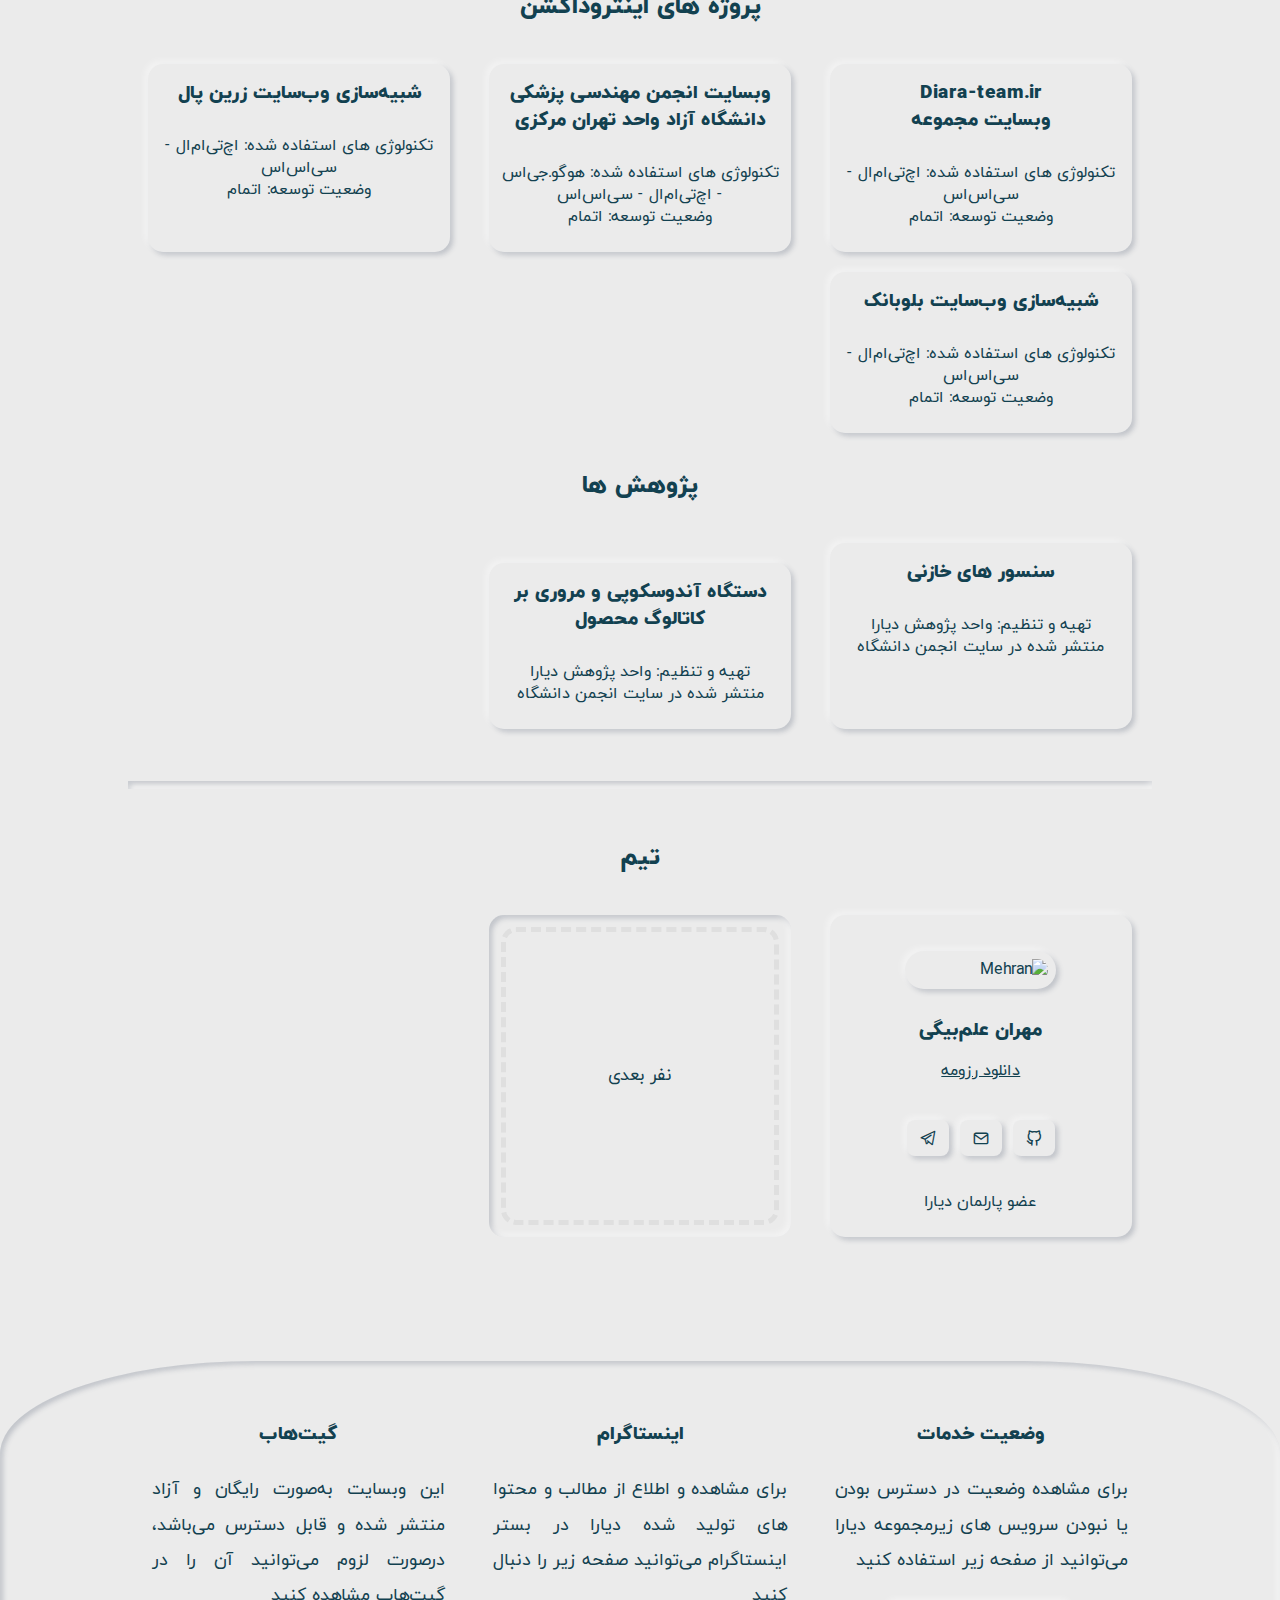
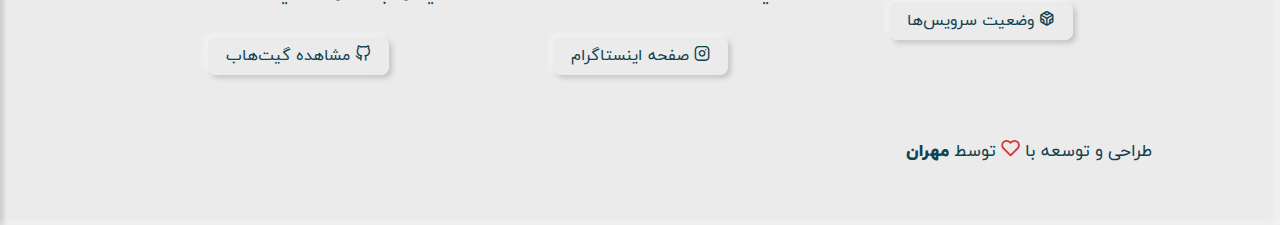
==== commit 7600159c: "Update index.html" ====
--- a/index.html
+++ b/index.html
@@ -233,6 +233,12 @@
                     </a>
                     <span>تهیه و تنظیم: واحد پژوهش دیارا<br>منتشر شده در سایت انجمن دانشگاه</span>
                 </li>
+                <li style="margin-top: 20px;"  class="neumorph-1 item-team">
+                    <a href="https://cabea.ir/blog/endoscopy/" target="_blank">
+                        <h3>دستگاه آندوسکوپی و مروری بر کاتالوگ محصول</h3>
+                    </a>
+                    <span>تهیه و تنظیم: واحد پژوهش دیارا<br>منتشر شده در سایت انجمن دانشگاه</span>
+                </li>
             </ul>
         </section>
 
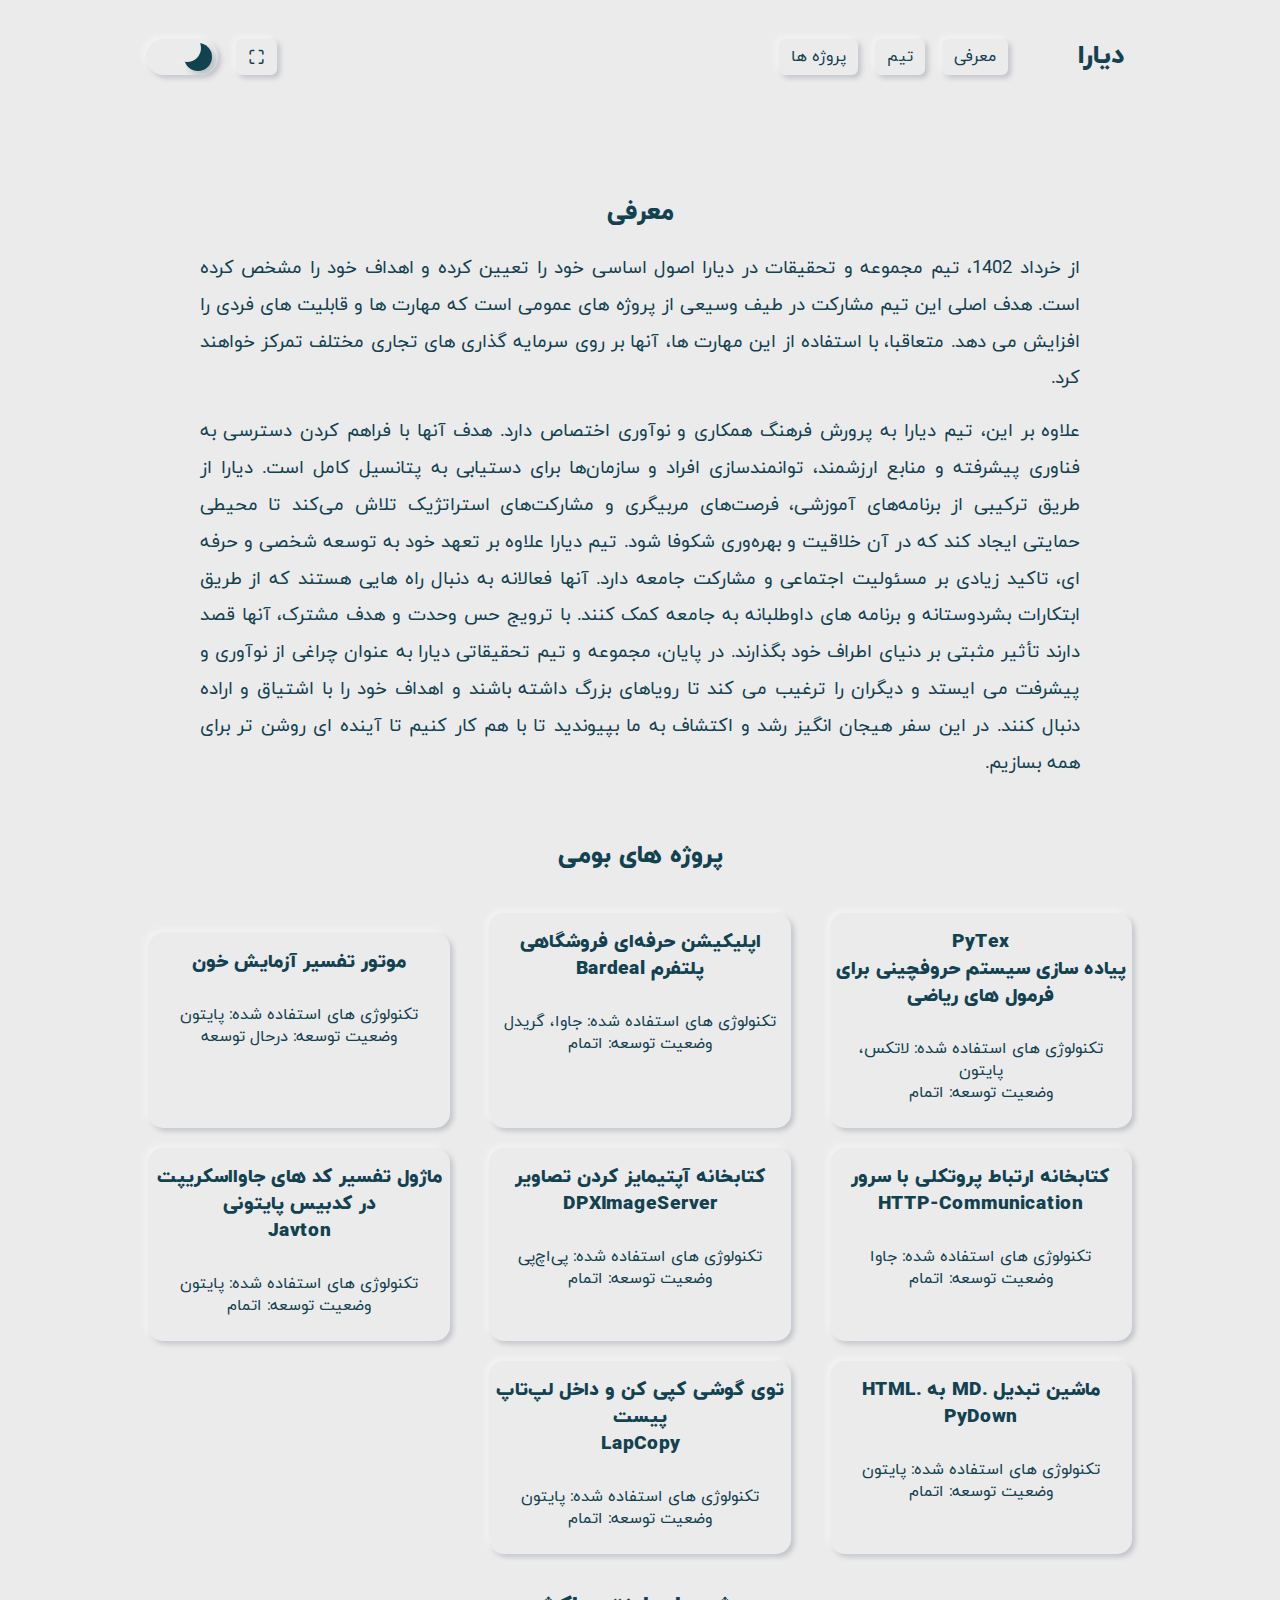
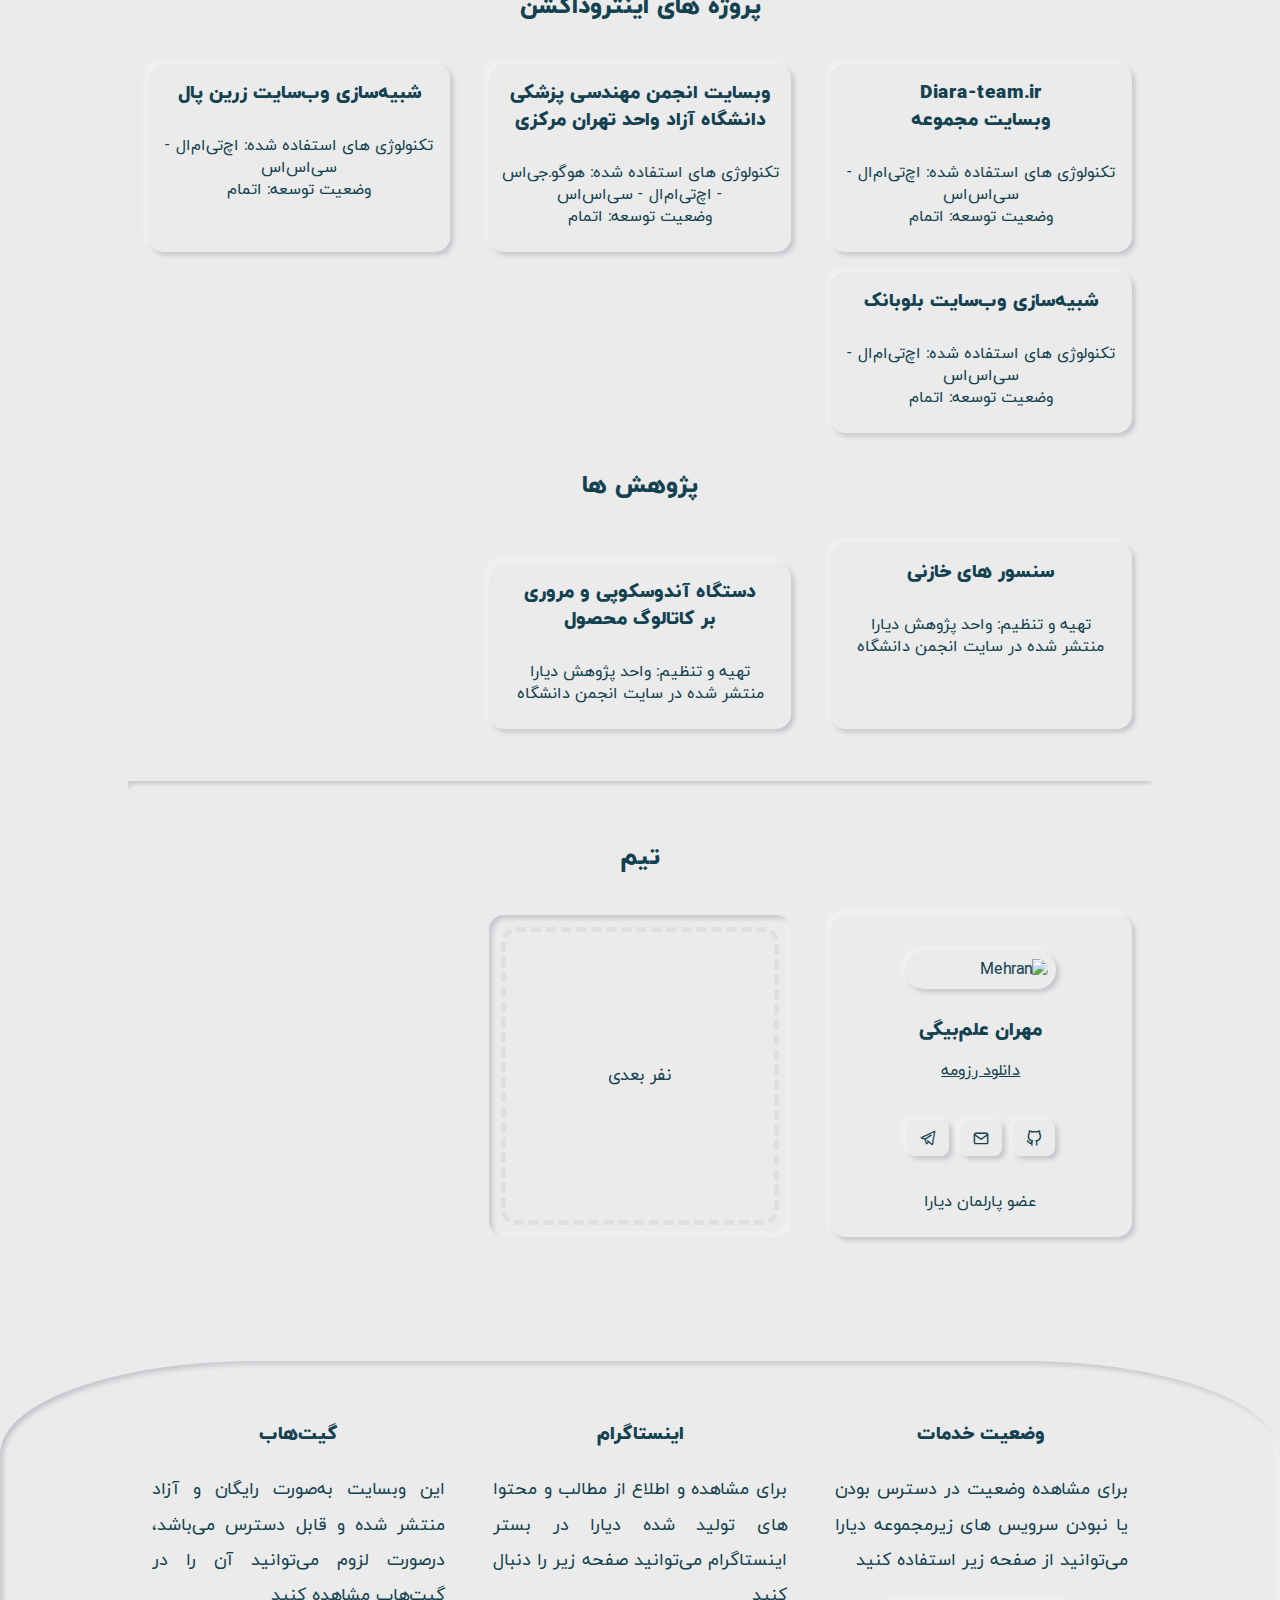
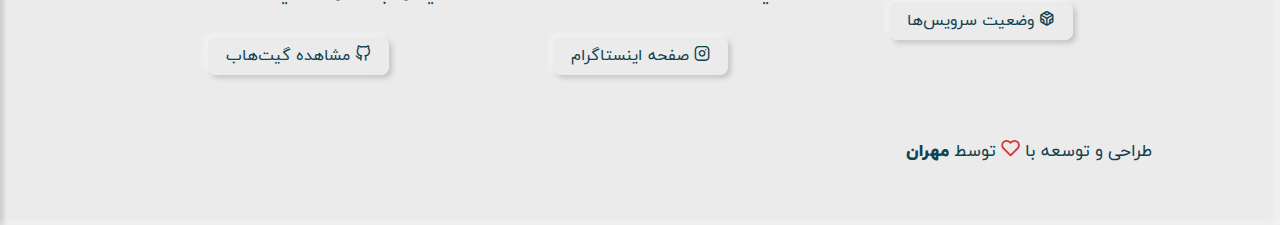
==== commit 1009224d: "Update index.html" ====
--- a/index.html
+++ b/index.html
@@ -235,7 +235,7 @@
                 </li>
                 <li style="margin-top: 20px;"  class="neumorph-1 item-team">
                     <a href="https://cabea.ir/blog/endoscopy/" target="_blank">
-                        <h3>دستگاه آندوسکوپی و مروری بر کاتالوگ محصول</h3>
+                        <h3>دستگاه آندوسکوپی و مروری<br>بر کاتالوگ محصول</h3>
                     </a>
                     <span>تهیه و تنظیم: واحد پژوهش دیارا<br>منتشر شده در سایت انجمن دانشگاه</span>
                 </li>
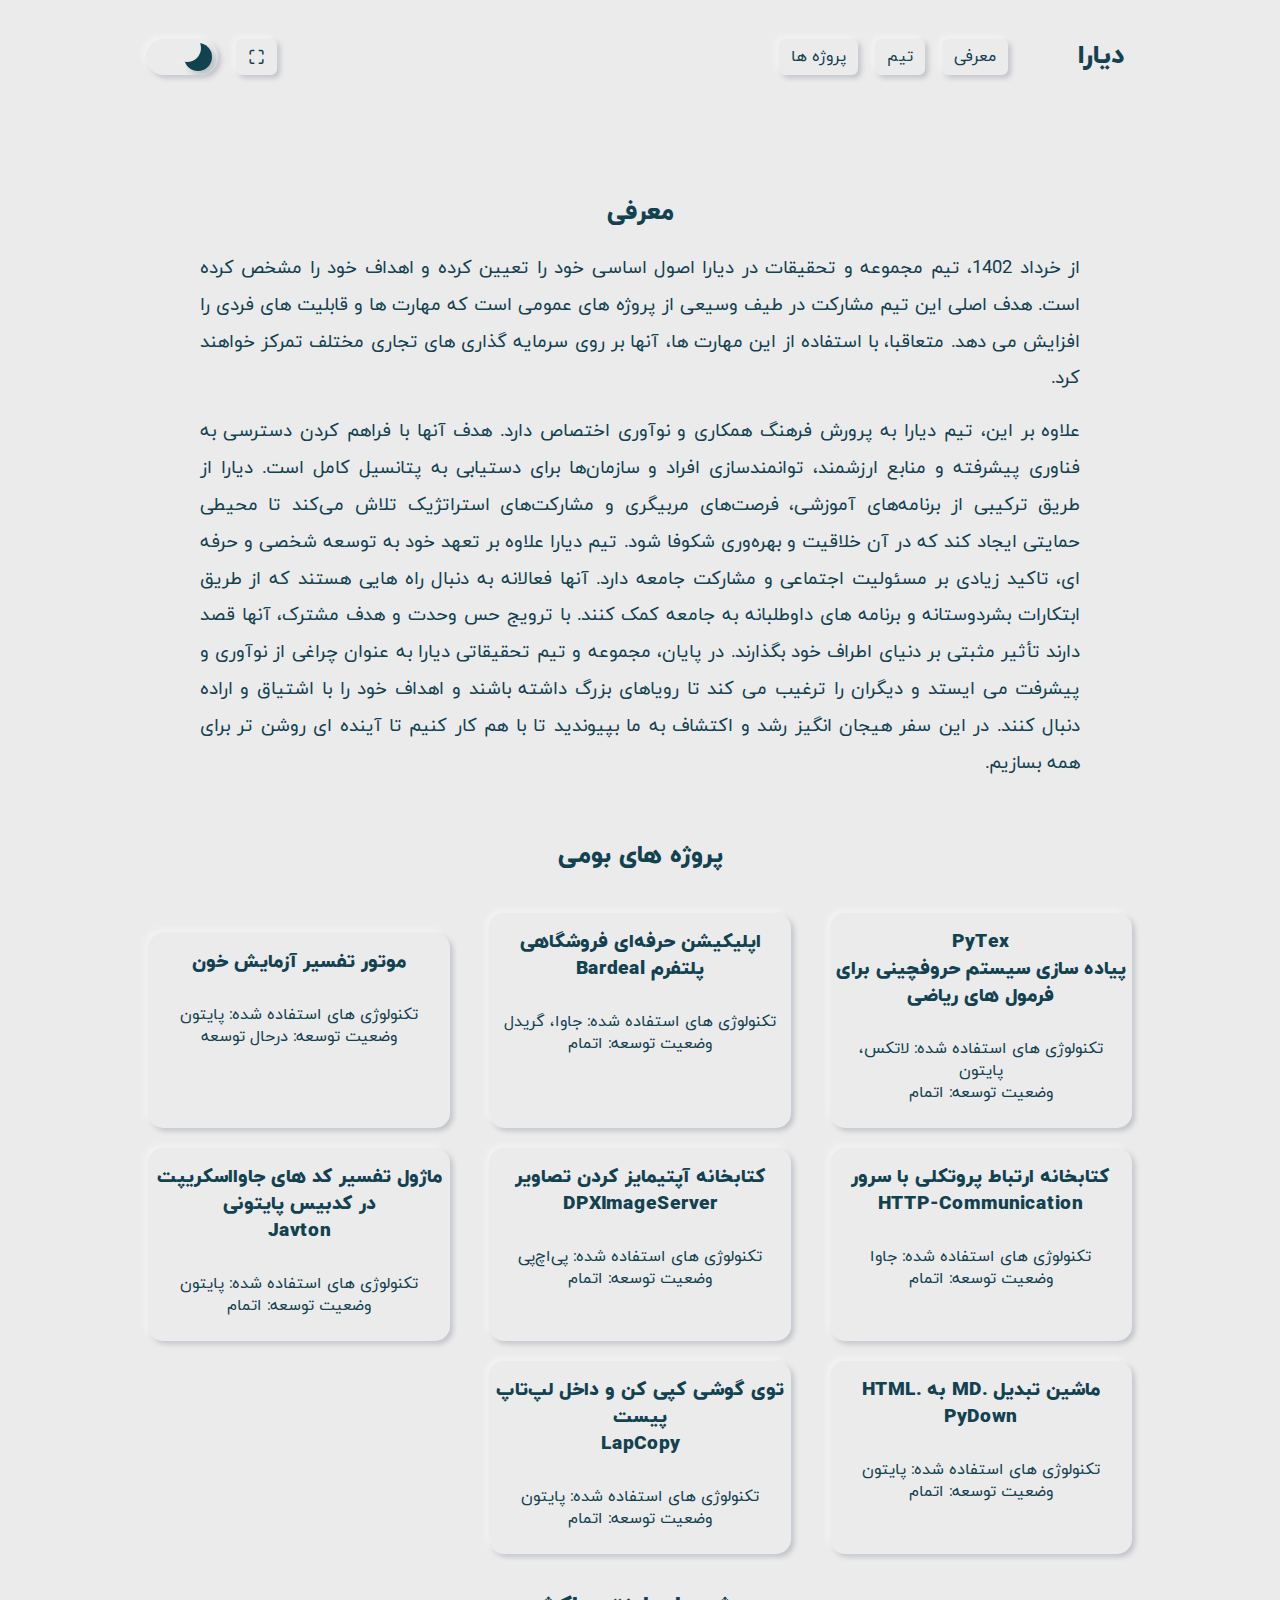
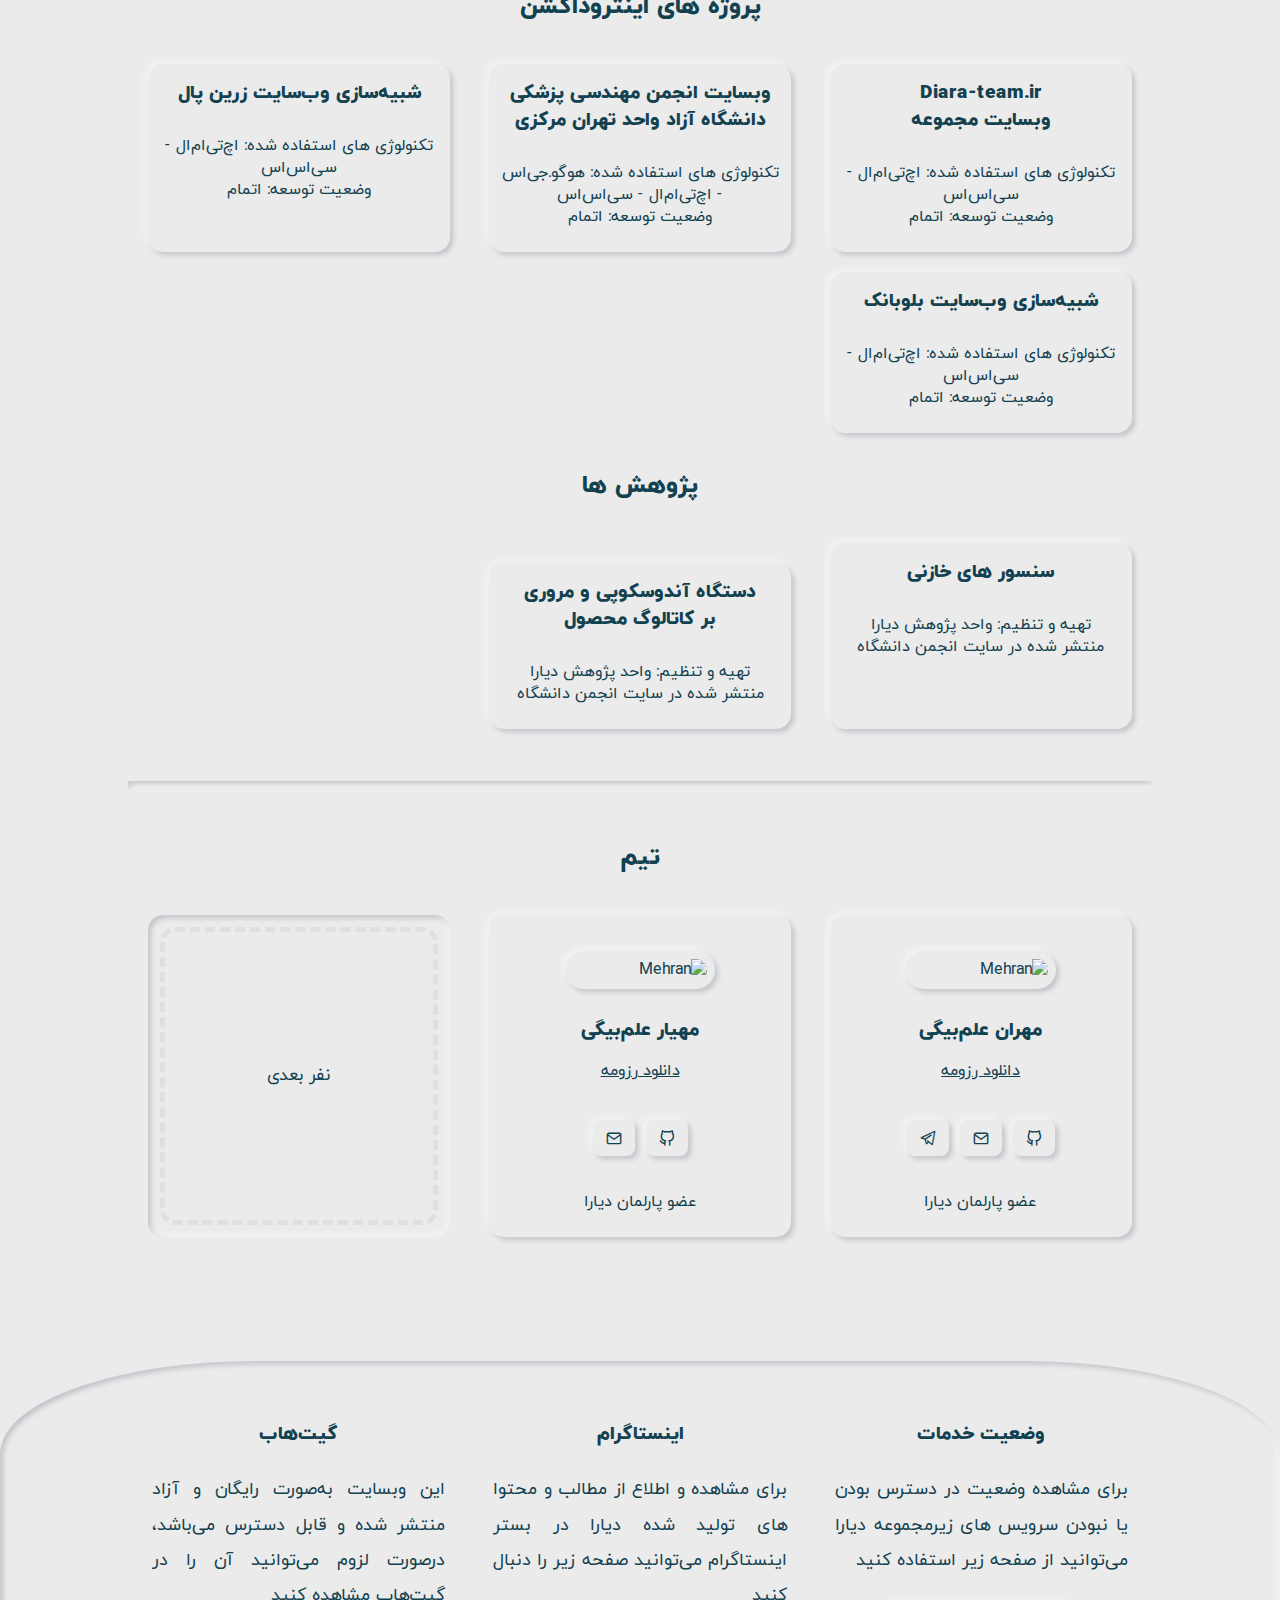
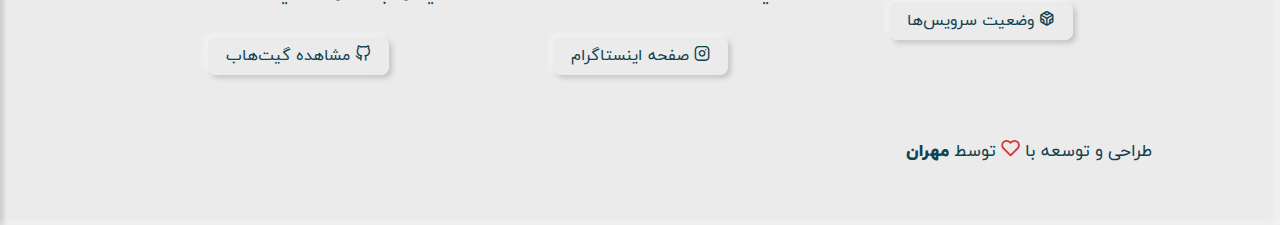
==== commit f46200a7: "Update index.html" ====
--- a/index.html
+++ b/index.html
@@ -265,6 +265,20 @@
                     </ul>
                     <span>عضو پارلمان دیارا</span>
                 </li>
+                <li class="neumorph-1 item-team">
+                    <img class="neumorph-1 no-select" src="https://raw.githubusercontent.com/Diara-Token/Diara.ir/refs/heads/master/assets/images/team/IMG_20241102_110827_498.jpg" alt="Mehran">
+                    <div>
+                        <h3>مهیار علم‌بیگی</h3>
+                        <p align="center"><a style="text-decoration: underline;" align="center" href="assets/CV/Mehran Alam Beigi - CV.pdf">دانلود رزومه</a></p>
+                        <br>
+                    </div>
+                    <ul>
+                        <li class="neumorph-1 clickable"><a href="https://github.com/mehranalam" target="_blank"><i
+                                    class="icon-github"></i></a></li>
+                        <li class="neumorph-1 clickable"><a href="mailto:mehraxxn@gmail.com" target="_blank"><i class="icon-mail"></i></a></li>
+                    </ul>
+                    <span>عضو پارلمان دیارا</span>
+                </li>
                 
                 <li class="neumorph-1 item-team inset-1 empty">
                     <p>نفر بعدی</p>
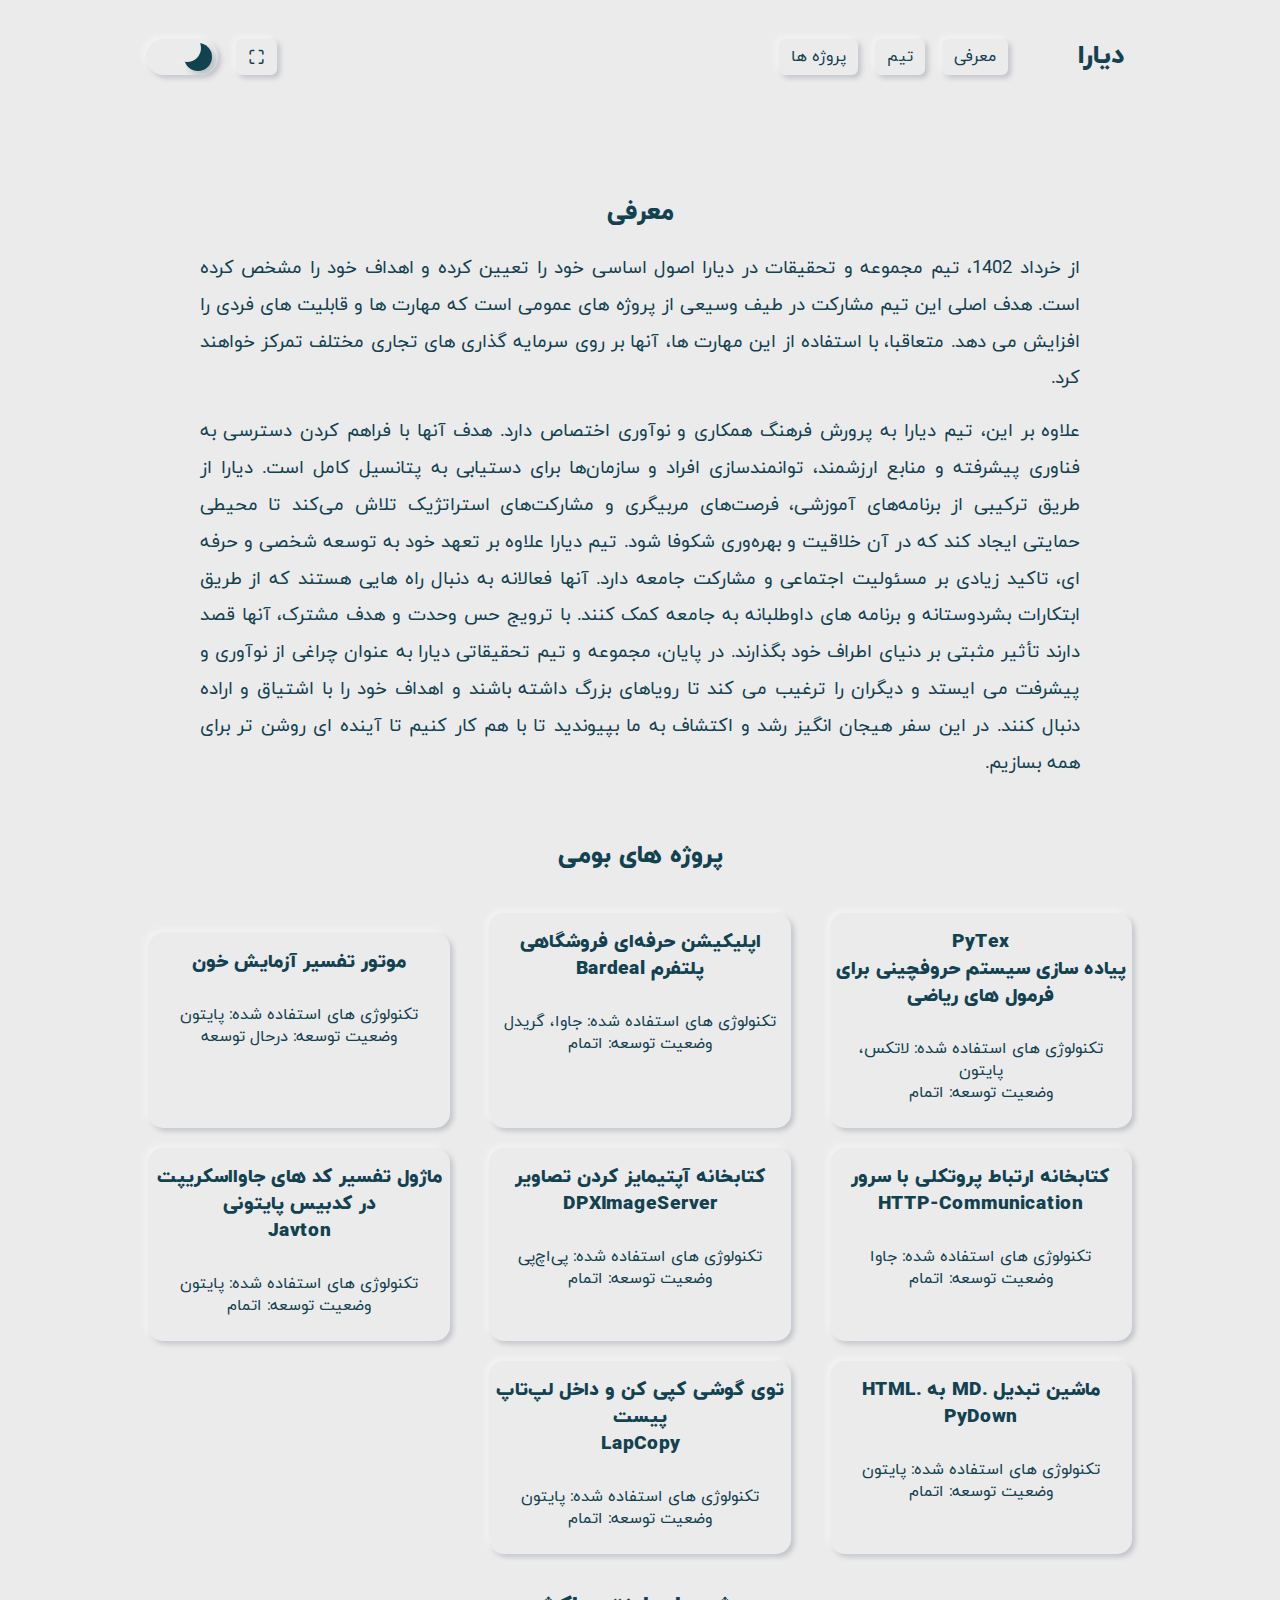
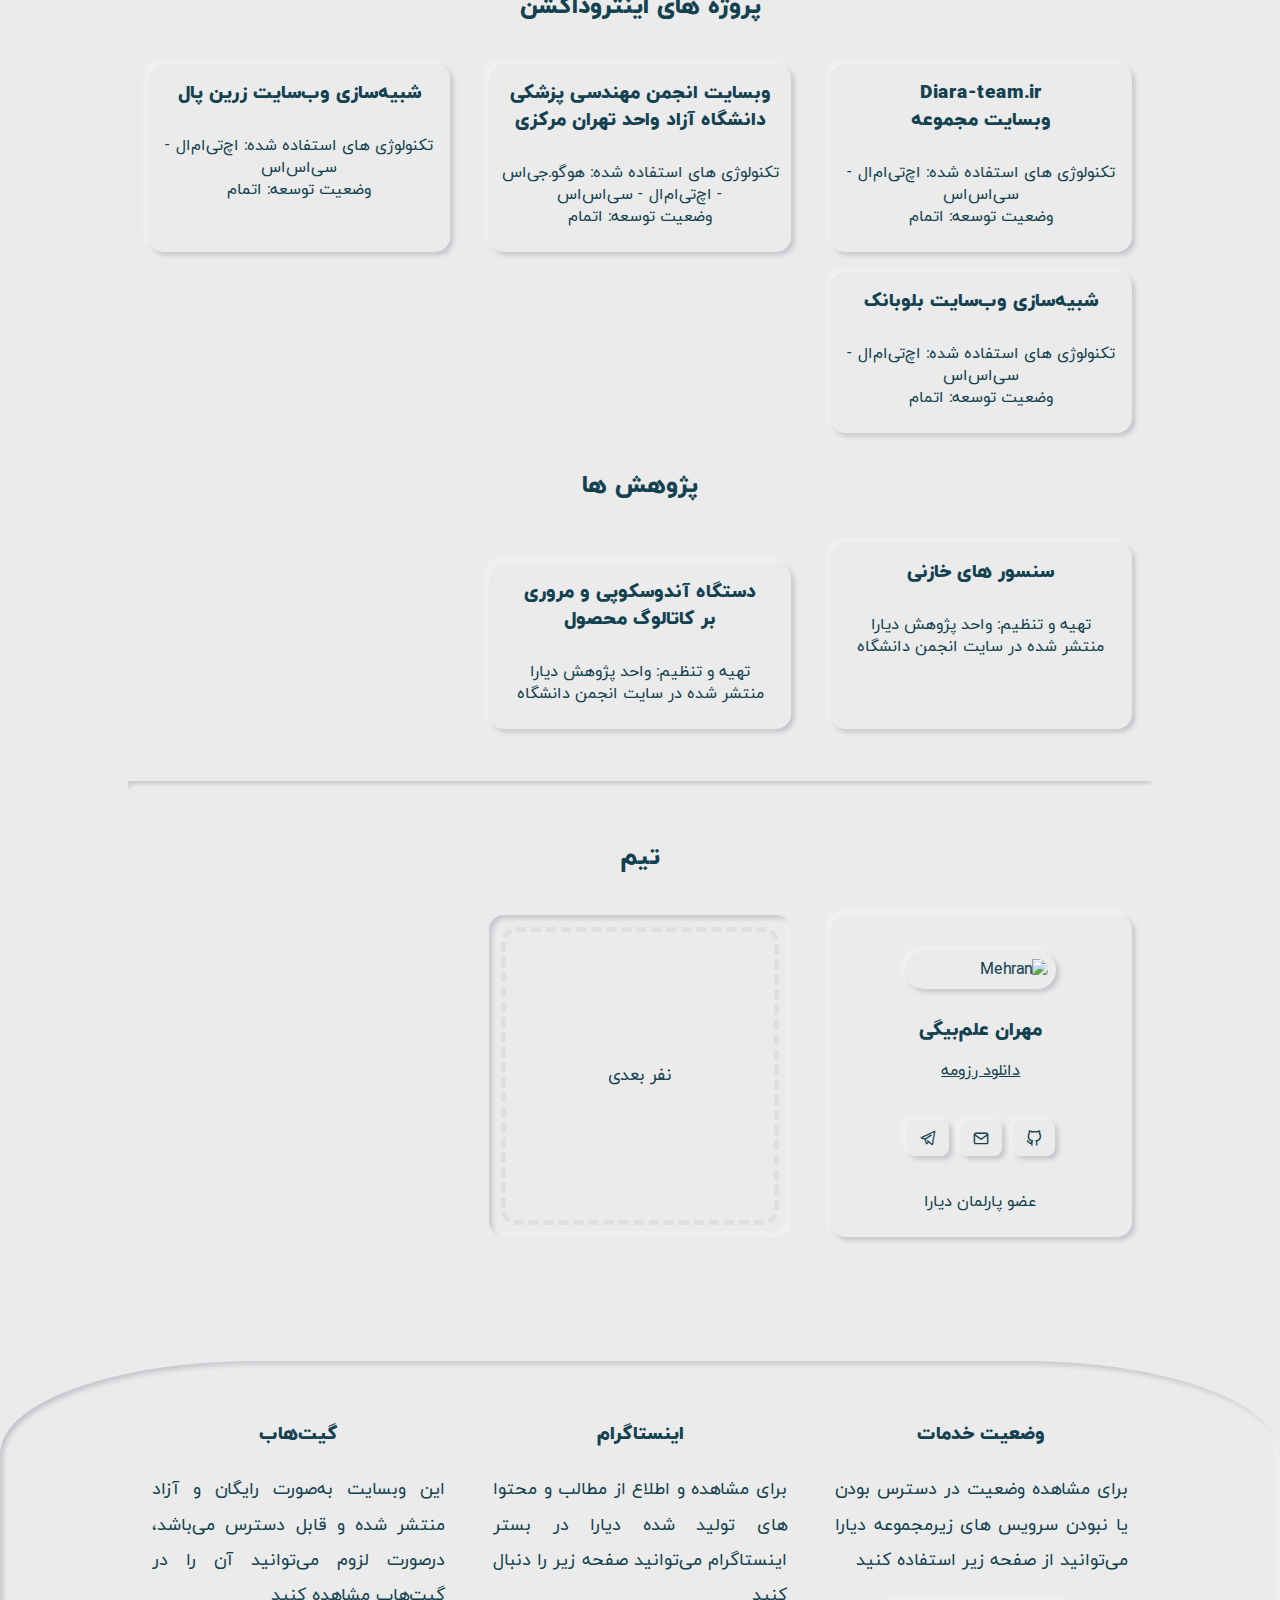
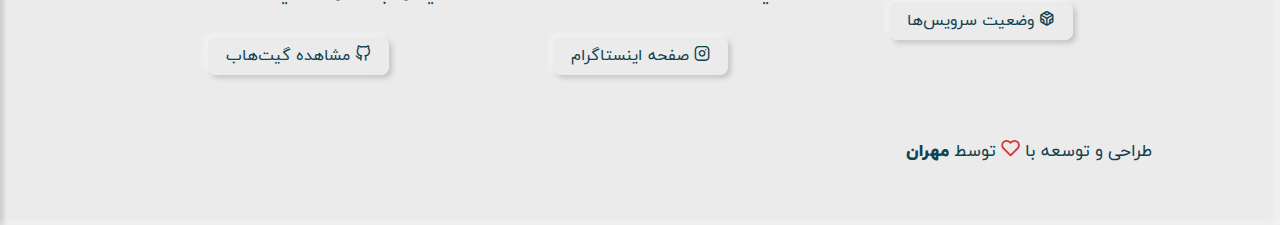
==== commit 3a2148cf: "Update index.html" ====
--- a/index.html
+++ b/index.html
@@ -265,21 +265,6 @@
                     </ul>
                     <span>عضو پارلمان دیارا</span>
                 </li>
-                <li class="neumorph-1 item-team">
-                    <img class="neumorph-1 no-select" src="https://raw.githubusercontent.com/Diara-Token/Diara.ir/refs/heads/master/assets/images/team/IMG_20241102_110827_498.jpg" alt="Mehran">
-                    <div>
-                        <h3>مهیار علم‌بیگی</h3>
-                        <p align="center"><a style="text-decoration: underline;" align="center" href="assets/CV/Mehran Alam Beigi - CV.pdf">دانلود رزومه</a></p>
-                        <br>
-                    </div>
-                    <ul>
-                        <li class="neumorph-1 clickable"><a href="https://github.com/mehranalam" target="_blank"><i
-                                    class="icon-github"></i></a></li>
-                        <li class="neumorph-1 clickable"><a href="mailto:mehraxxn@gmail.com" target="_blank"><i class="icon-mail"></i></a></li>
-                    </ul>
-                    <span>عضو پارلمان دیارا</span>
-                </li>
-                
                 <li class="neumorph-1 item-team inset-1 empty">
                     <p>نفر بعدی</p>
             </li>
